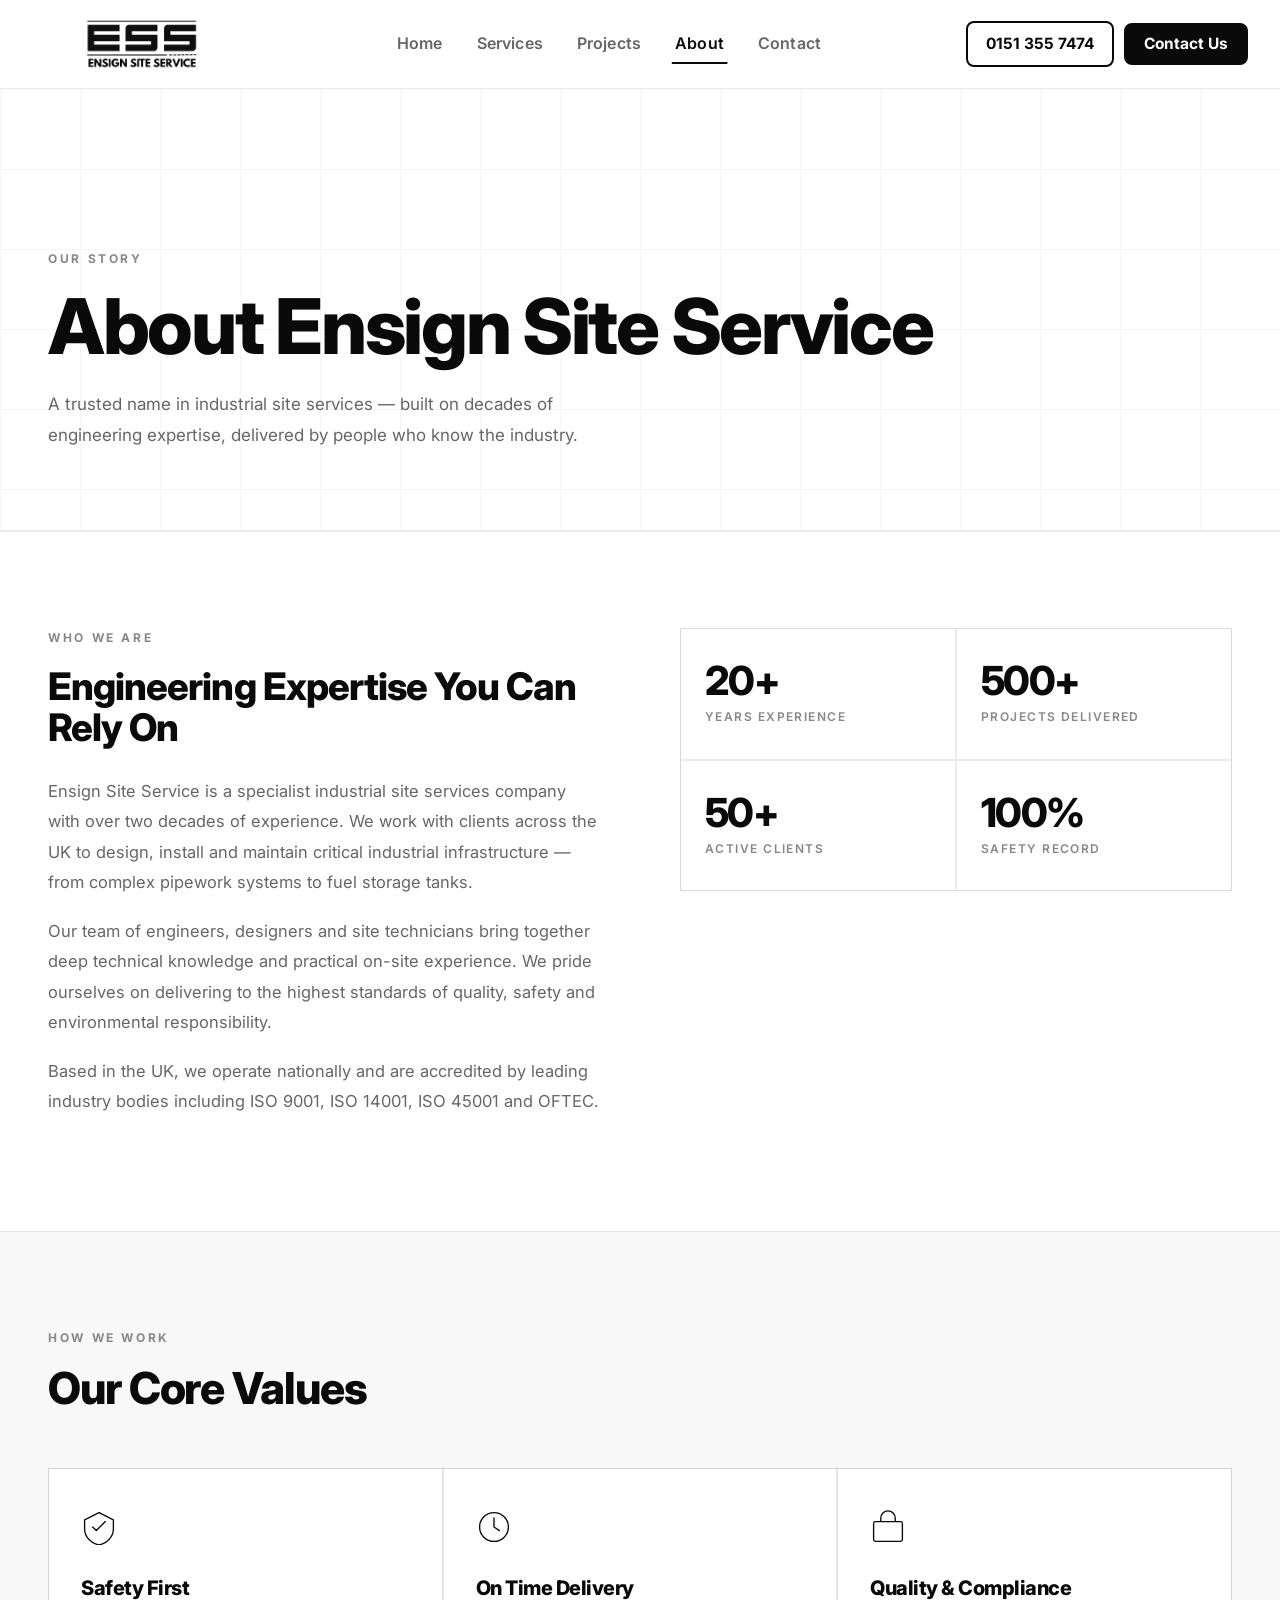
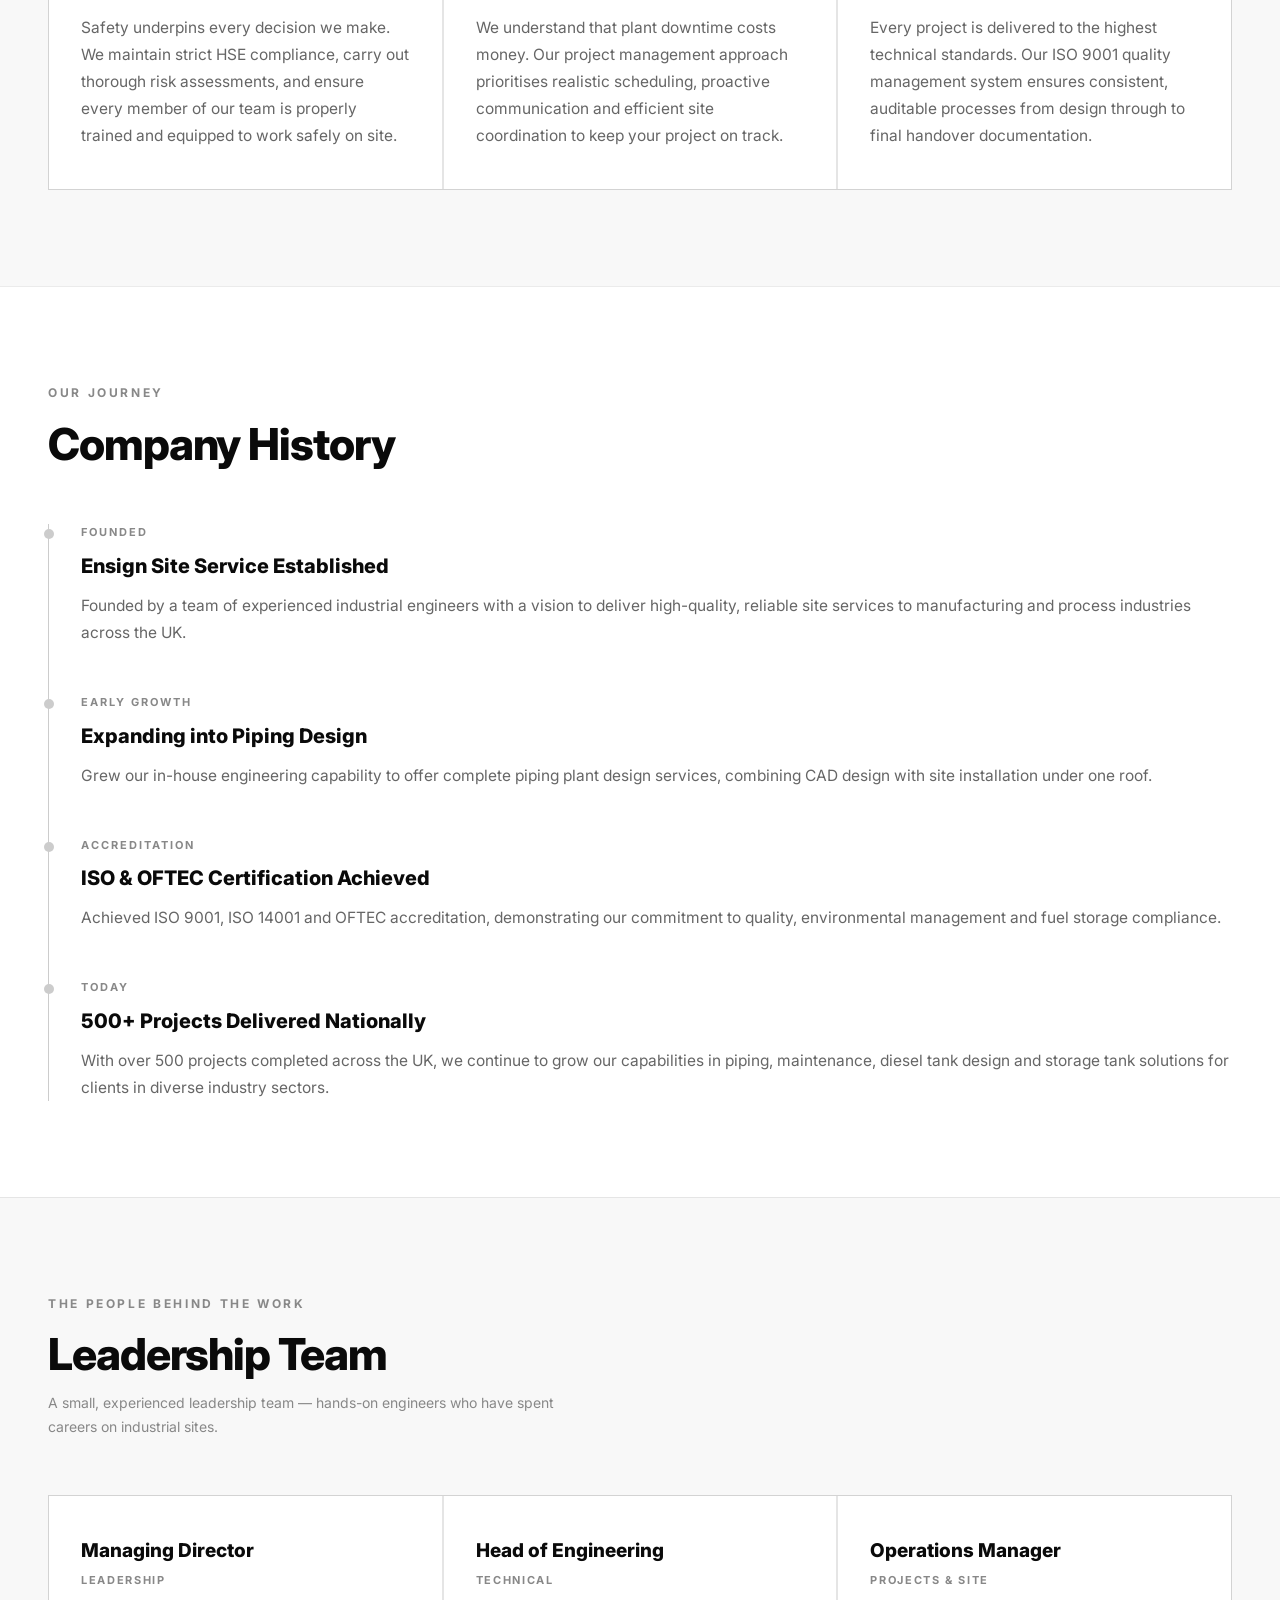
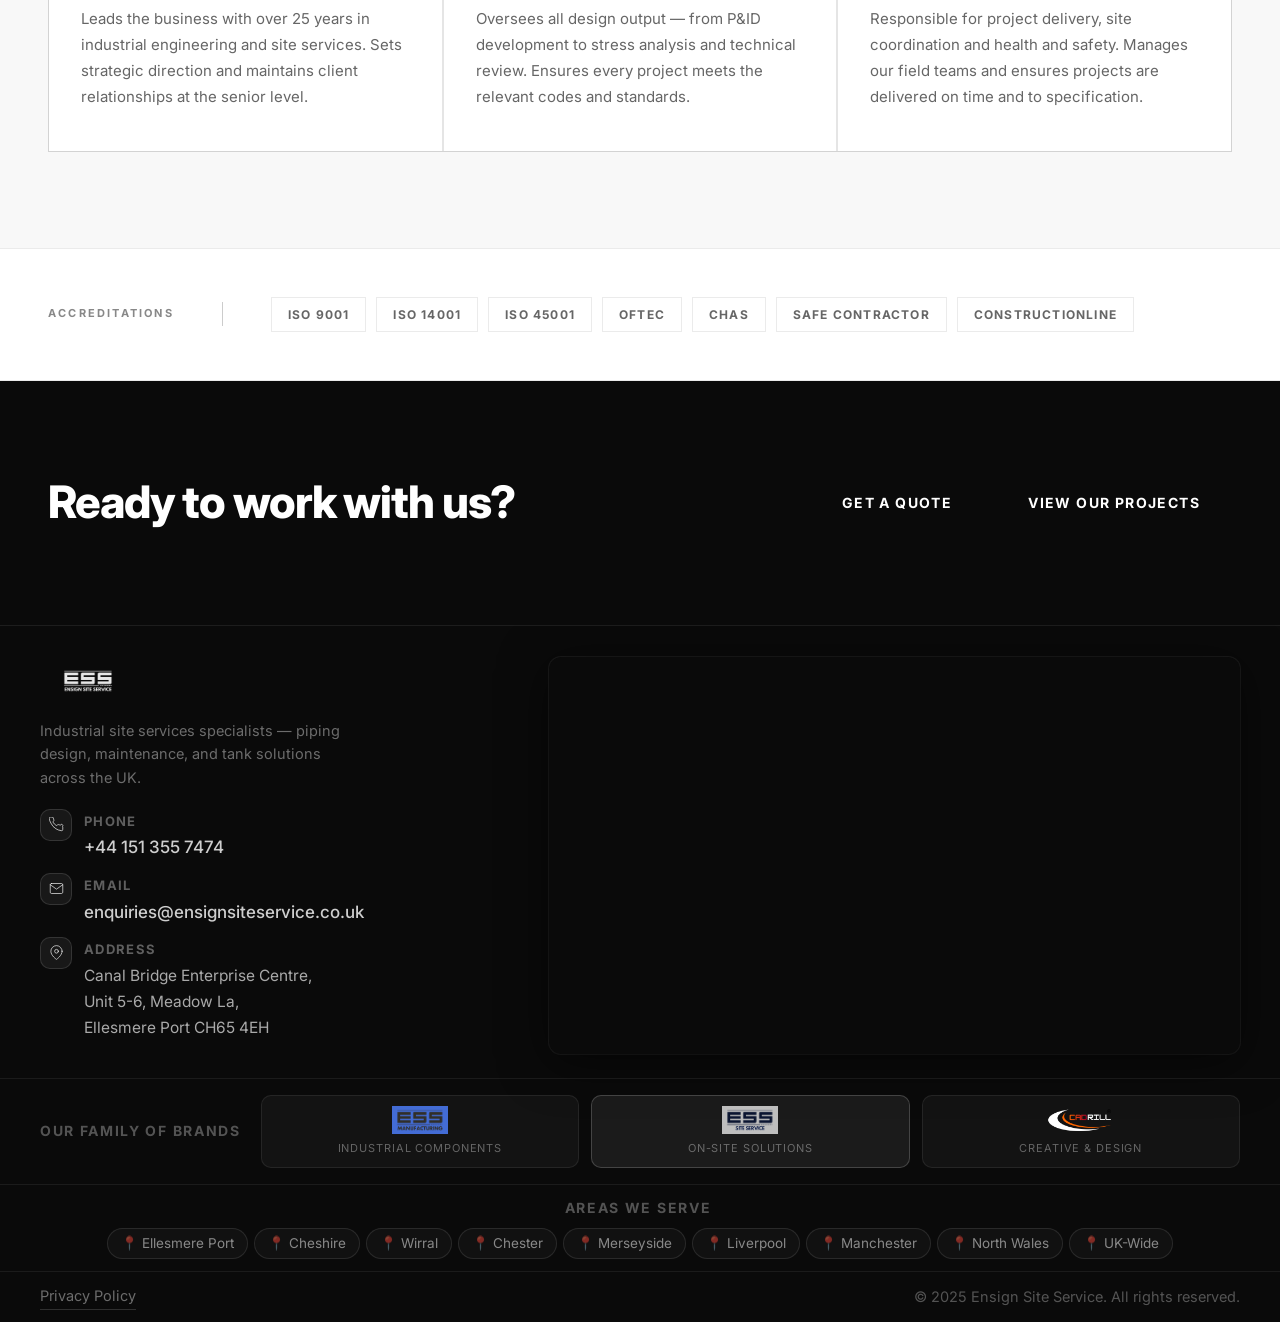
==== about.html @ b806dfe4 "Replace Design Studio badge with Cadrill logo in footer Co-Authored-By: Claude Sonnet 5 <noreply@ant" ====
﻿<!DOCTYPE html>
<html lang="en">
<head>
  <!-- Google tag (gtag.js) -->
  <script async src="https://www.googletagmanager.com/gtag/js?id=G-E1R8G3ZLT6"></script>
  <script>
    window.dataLayer = window.dataLayer || [];
    function gtag(){dataLayer.push(arguments);}
    gtag('js', new Date());

    gtag('config', 'G-E1R8G3ZLT6');
  </script>
  <meta charset="UTF-8" />
  <meta name="viewport" content="width=device-width, initial-scale=1.0" />
  <title>About Us — Ensign Site Service</title>
  <meta name="description" content="Learn about Ensign Site Service — over 20 years of industrial site services expertise in piping, maintenance and tank solutions across the UK." />
  <link rel="stylesheet" href="style.css" />
  <link rel="icon" type="image/png" href="LOGO/Icon.png" />
  <link href="https://fonts.googleapis.com/css2?family=Inter:wght@400;500;600;700;800&display=swap" rel="stylesheet" />
</head>
<body>

  <header class="header">
    <div class="header__inner">
      <a href="index" class="header__logo">
        <img src="LOGO/ENSIGN SITE SERVICE LOGO.png" alt="Ensign Site Service" />
      </a>
      <nav class="nav">
        <ul class="nav__list">
          <li><a href="index"    class="nav__link">Home</a></li>
          <li><a href="services" class="nav__link">Services</a></li>
          <li><a href="projects" class="nav__link">Projects</a></li>
          <li><a href="about"    class="nav__link nav__link--active">About</a></li>
          <li><a href="contact"  class="nav__link">Contact</a></li>
        </ul>
      </nav>
      <div class="header__actions">
        <a href="tel:+441513557474" class="header__phone">0151 355 7474</a>
        <a href="contact" class="header__cta">Contact Us</a>
        <button class="header__burger" aria-label="Menu" onclick="openMobileNav()"><span></span><span></span><span></span></button>
      </div>
    </div>
  </header>

  <div class="mobile-nav" id="mobileNav">
    <div class="mobile-nav__head">
      <img src="LOGO/ENSIGN SITE SERVICE LOGO.png" class="mobile-nav__logo" alt="Ensign Site Service" />
      <button class="mobile-nav__close" onclick="closeMobileNav()" aria-label="Close menu">✕</button>
    </div>
    <nav class="mobile-nav__links">
      <a href="index"    class="mobile-nav__link">Home</a>
      <a href="services" class="mobile-nav__link">Services</a>
      <a href="projects" class="mobile-nav__link">Projects</a>
      <a href="about"    class="mobile-nav__link mobile-nav__link--active">About</a>
      <a href="contact"  class="mobile-nav__link">Contact</a>
    </nav>
    <div class="mobile-nav__footer">
      <a href="tel:+441513557474" class="mobile-nav__phone">0151 355 7474</a>
      <a href="contact" class="mobile-nav__cta">Contact Us</a>
    </div>
  </div>

  <section class="page-hero">
    <div class="container page-hero__inner">
      <span class="eyebrow">Our Story</span>
      <h1 class="page-hero__title">About Ensign Site Service</h1>
      <p class="page-hero__sub">A trusted name in industrial site services — built on decades of engineering expertise, delivered by people who know the industry.</p>
    </div>
  </section>

  <!-- INTRO -->
  <section class="about-intro">
    <div class="container">
      <div class="about-intro__inner">
        <div>
          <span class="eyebrow">Who We Are</span>
          <h2 class="about-intro__title">Engineering Expertise You Can Rely On</h2>
          <p class="about-intro__body">Ensign Site Service is a specialist industrial site services company with over two decades of experience. We work with clients across the UK to design, install and maintain critical industrial infrastructure — from complex pipework systems to fuel storage tanks.</p>
          <p class="about-intro__body">Our team of engineers, designers and site technicians bring together deep technical knowledge and practical on-site experience. We pride ourselves on delivering to the highest standards of quality, safety and environmental responsibility.</p>
          <p class="about-intro__body">Based in the UK, we operate nationally and are accredited by leading industry bodies including ISO 9001, ISO 14001, ISO 45001 and OFTEC.</p>
        </div>
        <div class="about-mini-stats">
          <div class="about-mini-stat">
            <div class="about-mini-stat__num">20+</div>
            <div class="about-mini-stat__label">Years Experience</div>
          </div>
          <div class="about-mini-stat">
            <div class="about-mini-stat__num">500+</div>
            <div class="about-mini-stat__label">Projects Delivered</div>
          </div>
          <div class="about-mini-stat">
            <div class="about-mini-stat__num">50+</div>
            <div class="about-mini-stat__label">Active Clients</div>
          </div>
          <div class="about-mini-stat">
            <div class="about-mini-stat__num">100%</div>
            <div class="about-mini-stat__label">Safety Record</div>
          </div>
        </div>
      </div>
    </div>
  </section>

  <!-- VALUES -->
  <section class="values-section">
    <div class="container">
      <span class="eyebrow">How We Work</span>
      <h2 style="font-size:clamp(28px,3.5vw,44px); font-weight:800; color:var(--black); letter-spacing:-0.025em;">Our Core Values</h2>
      <div class="values-grid">
        <div class="value-card">
          <svg class="value-card__icon" viewBox="0 0 40 40" fill="none">
            <path d="M20 4L4 12v10c0 9 7 16 16 18 9-2 16-9 16-18V12L20 4z" stroke="currentColor" stroke-width="1.5"/>
            <path d="M13 20l4 4 10-10" stroke="currentColor" stroke-width="1.5" stroke-linecap="round" stroke-linejoin="round"/>
          </svg>
          <h3 class="value-card__title">Safety First</h3>
          <p class="value-card__body">Safety underpins every decision we make. We maintain strict HSE compliance, carry out thorough risk assessments, and ensure every member of our team is properly trained and equipped to work safely on site.</p>
        </div>
        <div class="value-card">
          <svg class="value-card__icon" viewBox="0 0 40 40" fill="none">
            <circle cx="20" cy="20" r="16" stroke="currentColor" stroke-width="1.5"/>
            <path d="M20 10v10l6 4" stroke="currentColor" stroke-width="1.5" stroke-linecap="round"/>
          </svg>
          <h3 class="value-card__title">On Time Delivery</h3>
          <p class="value-card__body">We understand that plant downtime costs money. Our project management approach prioritises realistic scheduling, proactive communication and efficient site coordination to keep your project on track.</p>
        </div>
        <div class="value-card">
          <svg class="value-card__icon" viewBox="0 0 40 40" fill="none">
            <rect x="4" y="14" width="32" height="22" rx="2" stroke="currentColor" stroke-width="1.5"/>
            <path d="M12 14V10a8 8 0 1116 0v4" stroke="currentColor" stroke-width="1.5"/>
          </svg>
          <h3 class="value-card__title">Quality &amp; Compliance</h3>
          <p class="value-card__body">Every project is delivered to the highest technical standards. Our ISO 9001 quality management system ensures consistent, auditable processes from design through to final handover documentation.</p>
        </div>
      </div>
    </div>
  </section>

  <!-- TIMELINE -->
  <section class="timeline-section">
    <div class="container">
      <span class="eyebrow">Our Journey</span>
      <h2 style="font-size:clamp(28px,3.5vw,44px); font-weight:800; color:var(--black); letter-spacing:-0.025em;">Company History</h2>
      <div class="timeline">
        <div class="tl-item">
          <div class="tl-item__year">Founded</div>
          <div class="tl-item__title">Ensign Site Service Established</div>
          <div class="tl-item__body">Founded by a team of experienced industrial engineers with a vision to deliver high-quality, reliable site services to manufacturing and process industries across the UK.</div>
        </div>
        <div class="tl-item">
          <div class="tl-item__year">Early Growth</div>
          <div class="tl-item__title">Expanding into Piping Design</div>
          <div class="tl-item__body">Grew our in-house engineering capability to offer complete piping plant design services, combining CAD design with site installation under one roof.</div>
        </div>
        <div class="tl-item">
          <div class="tl-item__year">Accreditation</div>
          <div class="tl-item__title">ISO &amp; OFTEC Certification Achieved</div>
          <div class="tl-item__body">Achieved ISO 9001, ISO 14001 and OFTEC accreditation, demonstrating our commitment to quality, environmental management and fuel storage compliance.</div>
        </div>
        <div class="tl-item">
          <div class="tl-item__year">Today</div>
          <div class="tl-item__title">500+ Projects Delivered Nationally</div>
          <div class="tl-item__body">With over 500 projects completed across the UK, we continue to grow our capabilities in piping, maintenance, diesel tank design and storage tank solutions for clients in diverse industry sectors.</div>
        </div>
      </div>
    </div>
  </section>

  <!-- TEAM -->
  <section class="team-section">
    <div class="container">
      <span class="eyebrow">The People Behind the Work</span>
      <h2 style="font-size:clamp(28px,3.5vw,44px); font-weight:800; color:var(--black); letter-spacing:-0.025em; margin-bottom:8px;">Leadership Team</h2>
      <p style="font-size:14px; color:var(--grey-4); margin-top:12px; max-width:520px; line-height:1.7;">A small, experienced leadership team — hands-on engineers who have spent careers on industrial sites.</p>
      <div class="team-grid">
        <div class="team-card">
          <div class="team-card__name">Managing Director</div>
          <div class="team-card__role">Leadership</div>
          <div class="team-card__bio">Leads the business with over 25 years in industrial engineering and site services. Sets strategic direction and maintains client relationships at the senior level.</div>
        </div>
        <div class="team-card">
          <div class="team-card__name">Head of Engineering</div>
          <div class="team-card__role">Technical</div>
          <div class="team-card__bio">Oversees all design output — from P&amp;ID development to stress analysis and technical review. Ensures every project meets the relevant codes and standards.</div>
        </div>
        <div class="team-card">
          <div class="team-card__name">Operations Manager</div>
          <div class="team-card__role">Projects &amp; Site</div>
          <div class="team-card__bio">Responsible for project delivery, site coordination and health and safety. Manages our field teams and ensures projects are delivered on time and to specification.</div>
        </div>
      </div>
    </div>
  </section>

  <section class="certs-strip">
    <div class="container">
      <div class="certs-strip__inner">
        <span class="certs-strip__label">Accreditations</span>
        <div class="certs-strip__divider"></div>
        <div class="certs-strip__items">
          <span class="cert-badge">ISO 9001</span>
          <span class="cert-badge">ISO 14001</span>
          <span class="cert-badge">ISO 45001</span>
          <span class="cert-badge">OFTEC</span>
          <span class="cert-badge">CHAS</span>
          <span class="cert-badge">Safe Contractor</span>
          <span class="cert-badge">Constructionline</span>
        </div>
      </div>
    </div>
  </section>

  <section class="cta-band">
    <div class="container">
      <div class="cta-band__inner">
        <h2 class="cta-band__title">Ready to work with us?</h2>
        <div class="cta-band__actions">
          <a href="contact" class="btn btn--dark">Get a Quote</a>
          <a href="projects" class="btn btn--dark" style="border-color:rgba(0,0,0,0.15);">View Our Projects</a>
        </div>
      </div>
    </div>
  </section>

  <footer class="footer">
    <div class="footer__inner">
      <div class="footer__contact">
        <img src="LOGO/ENSIGN SITE SERVICE LOGO.png" class="footer__logo" alt="Ensign Site Service" />
        <p class="footer__tagline">Industrial site services specialists — piping design, maintenance, and tank solutions across the UK.</p>
        <a href="tel:+441513557474" class="footer__contact-item">
          <span class="footer__contact-icon">
            <svg viewBox="0 0 24 24" fill="none" width="15" height="15" stroke="currentColor" stroke-width="1.5" stroke-linecap="round" stroke-linejoin="round"><path d="M22 16.92v3a2 2 0 01-2.18 2 19.79 19.79 0 01-8.63-3.07A19.5 19.5 0 013.07 9.8 19.79 19.79 0 01.04 1.22 2 2 0 012 .04h3a2 2 0 012 1.72 12.84 12.84 0 00.7 2.81 2 2 0 01-.45 2.11L6.09 7.91a16 16 0 006 6l1.27-1.27a2 2 0 012.11-.45 12.84 12.84 0 002.81.7A2 2 0 0122 14.92z"/></svg>
          </span>
          <span class="footer__contact-text">
            <span class="footer__label">Phone</span>
            <span class="footer__value">+44 151 355 7474</span>
          </span>
        </a>
        <a href="mailto:enquiries@ensignsiteservice.co.uk" class="footer__contact-item">
          <span class="footer__contact-icon">
            <svg viewBox="0 0 24 24" fill="none" width="15" height="15" stroke="currentColor" stroke-width="1.5" stroke-linecap="round" stroke-linejoin="round"><path d="M4 4h16c1.1 0 2 .9 2 2v12c0 1.1-.9 2-2 2H4c-1.1 0-2-.9-2-2V6c0-1.1.9-2 2-2z"/><polyline points="22,6 12,13 2,6"/></svg>
          </span>
          <span class="footer__contact-text">
            <span class="footer__label">Email</span>
            <span class="footer__value">enquiries@ensignsiteservice.co.uk</span>
          </span>
        </a>
        <div class="footer__contact-item">
          <span class="footer__contact-icon">
            <svg viewBox="0 0 24 24" fill="none" width="15" height="15" stroke="currentColor" stroke-width="1.5" stroke-linecap="round" stroke-linejoin="round"><path d="M21 10c0 7-9 13-9 13S3 17 3 10a9 9 0 1118 0z"/><circle cx="12" cy="10" r="3"/></svg>
          </span>
          <span class="footer__contact-text">
            <span class="footer__label">Address</span>
            <address class="footer__address">Canal Bridge Enterprise Centre,<br />Unit 5-6, Meadow La,<br />Ellesmere Port CH65 4EH</address>
          </span>
        </div>
      </div>
      <div class="footer__map">
        <iframe src="https://www.google.com/maps/embed?pb=!1m13!1m8!1m3!1d2385.3496723277995!2d-2.88863!3d53.283271!3m2!1i1024!2i768!4f13.1!3m2!1m1!2zNTPCsDE2JzU5LjgiTiAywrA1MycxOS4xIlc!5e0!3m2!1sen!2sus!4v1782811925611!5m2!1sen!2sus" width="100%" height="100%" style="border:0;" allowfullscreen="" loading="lazy" referrerpolicy="no-referrer-when-downgrade"></iframe>
      </div>
    </div>

    <div class="footer__brands">
      <span class="footer__brands-label">Our Family of Brands</span>
      <div class="footer__brand-logos">
        <a href="https://www.ensignmanufacturing.co.uk/" target="_blank" class="footer__brand-logo-item">
          <img src="LOGO/ENSIGN MANUFACTURING.png" alt="Ensign Manufacturing" />
          <span class="footer__brand-def">Industrial Components</span>
        </a>
        <a href="index" class="footer__brand-logo-item footer__brand-logo-item--active">
          <img src="LOGO/ENSIGN SITE SERVICE.png" alt="Ensign Site Service" />
          <span class="footer__brand-def">On-Site Solutions</span>
        </a>
        <a href="#" class="footer__brand-logo-item">
          <img src="LOGO/ENSIGN DESIGN STUDIO.png" alt="Cadrill Design Studio" />
          <span class="footer__brand-def">Creative &amp; Design</span>
        </a>
      </div>
    </div>

    <div class="footer__areas">
      <span class="footer__areas-label">Areas We Serve</span>
      <div class="footer__areas-pills">
        <span class="footer__area-pill">📍 Ellesmere Port</span>
        <span class="footer__area-pill">📍 Cheshire</span>
        <span class="footer__area-pill">📍 Wirral</span>
        <span class="footer__area-pill">📍 Chester</span>
        <span class="footer__area-pill">📍 Merseyside</span>
        <span class="footer__area-pill">📍 Liverpool</span>
        <span class="footer__area-pill">📍 Manchester</span>
        <span class="footer__area-pill">📍 North Wales</span>
        <span class="footer__area-pill">📍 UK-Wide</span>
      </div>
    </div>

    <div class="footer__bottom">
      <a href="privacy-policy" class="footer__policy-link">Privacy Policy</a>
      <p>&copy; 2025 Ensign Site Service. All rights reserved.</p>
    </div>
  </footer>

  <script>
    function openMobileNav() {
      document.getElementById('mobileNav').classList.add('is-open');
      document.body.style.overflow = 'hidden';
    }
    function closeMobileNav() {
      document.getElementById('mobileNav').classList.remove('is-open');
      document.body.style.overflow = '';
    }
  </script>
</body>
</html>
---- style.css ----
/* ======================================
   ENSIGN SITE SERVICE — Global Styles
   Clean White Industrial
   ====================================== */

*, *::before, *::after { box-sizing: border-box; margin: 0; padding: 0; }

:root {
  --black:   #0a0a0a;
  --dark:    #111111;
  --grey-8:  #1a1a1a;
  --grey-6:  #444444;
  --grey-5:  #666666;
  --grey-4:  #888888;
  --grey-3:  #aaaaaa;
  --grey-2:  #cccccc;
  --grey-1:  #f0f0f0;
  --grey-0:  #f8f8f8;
  --white:   #ffffff;
  --border:  rgba(0,0,0,0.08);
  --border-s: rgba(0,0,0,0.05);
}

html { scroll-behavior: smooth; }

body {
  font-family: 'Inter', 'Helvetica Neue', Arial, sans-serif;
  font-size: 18px;
  line-height: 1.6;
  color: var(--black);
  background: var(--white);
  -webkit-font-smoothing: antialiased;
}

img { display: block; max-width: 100%; }
a { color: inherit; text-decoration: none; }
address { font-style: normal; }

h1, h2, h3, h4 { line-height: 1.08; letter-spacing: -0.025em; }

.container {
  max-width: 1280px;
  margin: 0 auto;
  padding: 0 48px;
}

/* ── Eyebrow ── */
.eyebrow {
  font-size: 12px;
  font-weight: 700;
  letter-spacing: 0.22em;
  text-transform: uppercase;
  color: var(--grey-4);
  display: block;
  margin-bottom: 18px;
}
.eyebrow--light { color: var(--grey-4); }

/* ── Buttons ── */
.btn {
  display: inline-flex;
  align-items: center;
  gap: 10px;
  padding: 15px 32px;
  font-size: 14px;
  font-weight: 700;
  letter-spacing: 0.1em;
  text-transform: uppercase;
  border: none;
  cursor: pointer;
  transition: all 0.22s;
  white-space: nowrap;
  text-decoration: none;
}
.btn--white {
  background: var(--black);
  color: var(--white);
}
.btn--white:hover { background: var(--grey-8); transform: translateY(-1px); }
.btn--ghost {
  background: transparent;
  color: var(--black);
  border: 1.5px solid rgba(0,0,0,0.2);
}
.btn--ghost:hover { border-color: var(--black); background: rgba(0,0,0,0.04); }
.btn--dark {
  background: var(--black);
  color: var(--white);
}
.btn--dark:hover { background: var(--grey-8); transform: translateY(-1px); }
.btn--outline-dark {
  background: transparent;
  color: var(--white);
  border: 1.5px solid rgba(255,255,255,0.3);
}
.btn--outline-dark:hover { border-color: var(--white); background: rgba(255,255,255,0.08); }

/* ======================================
   HEADER / NAV
   ====================================== */

.header {
  background: rgba(255,255,255,0.92);
  backdrop-filter: blur(14px);
  -webkit-backdrop-filter: blur(14px);
  border-bottom: 1px solid rgba(0,0,0,0.08);
  position: sticky;
  top: 0;
  z-index: 100;
  width: 100%;
}
.header__inner {
  max-width: 1280px;
  margin: 0 auto;
  padding: 0 32px;
  height: 88px;
  display: flex;
  align-items: center;
  justify-content: space-between;
  gap: 24px;
}
.header__logo { display: flex; align-items: center; text-decoration: none; }
.header__logo img {
  height: 110px;
  width: auto;
  display: block;
  filter: none;
}
.nav { flex: 1; display: flex; justify-content: center; }
.nav__list {
  display: flex;
  list-style: none;
  align-items: center;
  gap: 2px;
}
.nav__link {
  position: relative;
  display: flex;
  align-items: center;
  padding: 9px 16px;
  color: var(--grey-5);
  text-decoration: none;
  font-size: 16px;
  font-weight: 600;
  letter-spacing: 0.01em;
  border-radius: 8px;
  white-space: nowrap;
  transition: color 0.22s;
}
.nav__link::after {
  content: '';
  position: absolute;
  bottom: 2px;
  left: 50%;
  transform: translateX(-50%) scaleX(0);
  width: calc(100% - 24px);
  height: 2px;
  background: var(--black);
  border-radius: 2px;
  transition: transform 0.25s cubic-bezier(0.4,0,0.2,1);
}
.nav__link:hover { color: var(--black); }
.nav__link:hover::after { transform: translateX(-50%) scaleX(1); }
.nav__link--active { color: var(--black); }
.nav__link--active::after { transform: translateX(-50%) scaleX(1); }

.header__actions {
  display: flex;
  align-items: center;
  gap: 10px;
  flex-shrink: 0;
}
.header__phone {
  font-size: 15.5px;
  font-weight: 700;
  color: var(--black);
  text-decoration: none;
  border: 2px solid var(--black);
  padding: 9px 18px;
  border-radius: 8px;
  transition: background 0.2s, color 0.2s;
}
.header__phone:hover {
  background: var(--black);
  color: var(--white);
}
.header__cta {
  font-size: 15.5px;
  font-weight: 700;
  color: var(--white);
  background: var(--black);
  padding: 9px 20px;
  border-radius: 8px;
  text-decoration: none;
  transition: background 0.2s, transform 0.2s, box-shadow 0.2s;
  white-space: nowrap;
}
.header__cta:hover {
  background: var(--grey-8);
  transform: translateY(-1px);
  box-shadow: 0 6px 18px rgba(0,0,0,0.25);
}

.header__burger {
  display: none;
  flex-direction: column;
  gap: 5px;
  background: none;
  border: none;
  cursor: pointer;
  padding: 4px;
}
.header__burger span {
  display: block;
  width: 22px; height: 2px;
  background: var(--black);
  transition: transform 0.3s, opacity 0.3s;
}

/* ======================================
   HERO
   ====================================== */

.hero {
  background:
    radial-gradient(ellipse 75% 80% at 85% 45%, rgba(0,0,0,0.04) 0%, transparent 60%),
    radial-gradient(ellipse 55% 55% at 5% 85%, rgba(0,0,0,0.03) 0%, transparent 55%),
    #ffffff;
  padding: 80px 0 60px;
  overflow: hidden;
  position: relative;
}

.hero::before {
  content: '';
  position: absolute;
  inset: 0;
  background-image:
    linear-gradient(rgba(0,0,0,0.04) 1px, transparent 1px),
    linear-gradient(90deg, rgba(0,0,0,0.04) 1px, transparent 1px);
  background-size: 44px 44px;
  pointer-events: none;
  z-index: 0;
}

.hero::after {
  content: '';
  position: absolute;
  top: -120px; right: -120px;
  width: 520px; height: 520px;
  border-radius: 50%;
  border: 60px solid rgba(0,0,0,0.04);
  pointer-events: none;
  z-index: 0;
}

.hero__inner {
  position: relative;
  z-index: 1;
  max-width: 1280px;
  margin: 0 auto;
  padding: 0 32px;
  display: flex;
  align-items: center;
  gap: 64px;
}

.hero__content {
  flex: 1;
  max-width: 540px;
}

.hero__eyebrow {
  font-size: 13px;
  font-weight: 700;
  letter-spacing: 0.18em;
  text-transform: uppercase;
  color: var(--grey-4);
  margin-bottom: 20px;
}

.hero__heading {
  font-size: clamp(40px, 4.5vw, 66px);
  font-weight: 800;
  line-height: 1.08;
  color: var(--black);
  margin-bottom: 20px;
  letter-spacing: -0.03em;
}

.hero__heading-accent { color: var(--black); }

.hero__body {
  font-size: 17.5px;
  line-height: 1.8;
  color: var(--grey-5);
  margin-bottom: 32px;
  max-width: 460px;
}

.hero__actions { display: flex; gap: 12px; margin-bottom: 48px; }

.hero__stats {
  display: grid;
  grid-template-columns: repeat(4, 1fr);
  border-top: 1px solid var(--border);
  padding-top: 0;
}
.hero__stat {
  padding: 24px 0;
  border-right: 1px solid var(--border);
  padding-right: 16px;
}
.hero__stat:last-child { border-right: none; }
.hero__stat-num {
  font-size: 30px; font-weight: 800;
  color: var(--black);
  letter-spacing: -0.04em;
  line-height: 1; margin-bottom: 5px;
}
.hero__stat-label {
  font-size: 11px; font-weight: 600;
  letter-spacing: 0.12em; text-transform: uppercase;
  color: var(--grey-4);
}

.hero__image-wrap {
  flex: 1;
  position: relative;
  display: flex;
  align-items: center;
  justify-content: center;
}

.hero__image {
  width: 100%;
  max-width: 640px;
  height: auto;
  display: block;
  object-fit: contain;
}

/* ======================================
   SERVICES GRID (homepage)
   ====================================== */

.services-section {
  background: var(--grey-0);
  padding: 112px 0;
  border-top: 1px solid var(--border);
}
.section-head {
  display: flex;
  align-items: flex-end;
  justify-content: space-between;
  margin-bottom: 64px;
  gap: 32px;
}
.section-head__title {
  font-size: clamp(34px, 4vw, 54px);
  font-weight: 800;
  color: var(--black);
  max-width: 500px;
}
.section-head__link {
  font-size: 13px; font-weight: 700;
  letter-spacing: 0.1em; text-transform: uppercase;
  color: var(--grey-4);
  display: flex; align-items: center; gap: 10px;
  flex-shrink: 0;
  transition: color 0.2s;
}
.section-head__link::after { content: '→'; font-size: 16px; }
.section-head__link:hover { color: var(--black); }

.services-grid {
  display: grid;
  grid-template-columns: repeat(4, 1fr);
  gap: 2px;
}
.svc-card {
  background: var(--white);
  display: block;
  text-decoration: none;
  position: relative;
  overflow: hidden;
  transition: background 0.3s;
  border: 1px solid var(--border-s);
}
.svc-card:hover { background: var(--grey-1); }
.svc-card__img-wrap {
  width: 100%;
  aspect-ratio: 3/4;
  overflow: hidden;
  background: var(--grey-1);
  position: relative;
}
.svc-card__img-wrap img {
  width: 100%; height: 100%;
  object-fit: cover;
  transition: transform 0.5s ease;
}
.svc-card:hover .svc-card__img-wrap img { transform: scale(1.04); }
.svc-card__img-placeholder {
  width: 100%; height: 100%;
  display: flex; align-items: center; justify-content: center;
  background: var(--grey-1);
  position: relative; overflow: hidden;
}
.svc-card__img-placeholder::before {
  content: '';
  position: absolute; inset: 0;
  background-image:
    linear-gradient(rgba(0,0,0,0.04) 1px, transparent 1px),
    linear-gradient(90deg, rgba(0,0,0,0.04) 1px, transparent 1px);
  background-size: 32px 32px;
}
.svc-card__img-label {
  font-size: 11px; font-weight: 700;
  letter-spacing: 0.18em; text-transform: uppercase;
  color: var(--grey-3);
  position: relative; z-index: 1;
}

.svc-card__body {
  padding: 32px 36px 40px;
  border-top: 1px solid var(--border);
}
.svc-card__num {
  font-size: 12px; font-weight: 700;
  letter-spacing: 0.15em;
  color: var(--grey-4);
  margin-bottom: 12px;
}
.svc-card__title {
  font-size: 24px; font-weight: 800;
  color: var(--black);
  margin-bottom: 12px; line-height: 1.2;
}
.svc-card__desc {
  font-size: 15.5px;
  color: var(--grey-5);
  line-height: 1.7; margin-bottom: 20px;
}
.svc-card__arrow {
  font-size: 20px; color: var(--grey-4);
  transition: transform 0.25s, color 0.25s;
  display: inline-block;
}
.svc-card:hover .svc-card__arrow { transform: translateX(6px); color: var(--black); }

/* ======================================
   PROCESS STRIP
   ====================================== */

@keyframes marquee {
  0%   { transform: translateX(0); }
  100% { transform: translateX(-25%); }
}

.process-strip {
  background: var(--black);
  border-bottom: 1px solid rgba(255,255,255,0.07);
  display: flex;
  align-items: center;
  overflow: hidden;
  height: 52px;
  position: sticky;
  top: 88px;
  z-index: 99;
}
.process-strip__label {
  font-size: 11px; font-weight: 700;
  letter-spacing: 0.2em; text-transform: uppercase;
  color: rgba(255,255,255,0.3);
  white-space: nowrap;
  padding: 0 32px 0 48px;
  border-right: 1px solid rgba(255,255,255,0.08);
  flex-shrink: 0;
  height: 100%;
  display: flex;
  align-items: center;
}
.process-strip__track-wrap {
  flex: 1;
  overflow: hidden;
  height: 100%;
  display: flex;
  align-items: center;
}
.process-strip__track {
  display: flex;
  align-items: center;
  width: max-content;
  animation: marquee 24s linear infinite;
  will-change: transform;
}
.process-step {
  display: flex; align-items: center;
  gap: 14px; padding: 0 32px;
  border-right: 1px solid rgba(255,255,255,0.06);
}
.process-step__num {
  font-size: 11px; font-weight: 700;
  letter-spacing: 0.1em;
  color: rgba(255,255,255,0.2);
}
.process-step__name {
  font-size: 14px; font-weight: 600;
  letter-spacing: 0.04em;
  color: rgba(255,255,255,0.65);
  white-space: nowrap;
}
.process-step__arrow { font-size: 13px; color: rgba(255,255,255,0.2); }

/* ======================================
   ABOUT SECTION
   ====================================== */

.about-section {
  background: var(--white);
  padding: 112px 0;
  border-top: 1px solid var(--border);
}
.about-section__inner {
  display: grid;
  grid-template-columns: 1fr 1fr;
  gap: 96px; align-items: start;
}
.about-section__title {
  font-size: clamp(32px, 3.5vw, 50px);
  font-weight: 800; color: var(--black);
  margin-bottom: 32px; line-height: 1.1;
}
.about-section__body {
  font-size: 17px; color: var(--grey-5);
  line-height: 1.85; margin-bottom: 20px;
}
.about-section__cta { margin-top: 36px; }
.about-stats {
  display: grid; grid-template-columns: 1fr 1fr;
  gap: 2px; background: var(--border);
  border: 1px solid var(--border);
}
.about-stat {
  background: var(--white);
  padding: 32px 28px;
}
.about-stat__num {
  font-size: 44px; font-weight: 800;
  color: var(--black);
  letter-spacing: -0.04em; line-height: 1; margin-bottom: 6px;
}
.about-stat__label {
  font-size: 12px; font-weight: 600;
  letter-spacing: 0.12em; text-transform: uppercase;
  color: var(--grey-4);
}

/* ======================================
   INDUSTRIES
   ====================================== */

.industries-section {
  background: var(--grey-0);
  padding: 112px 0;
  border-top: 1px solid var(--border);
}
.industries-grid {
  display: grid; grid-template-columns: repeat(3, 1fr);
  gap: 2px; background: var(--border);
  border: 1px solid var(--border);
  margin-top: 56px;
}
.industry-item {
  background: var(--grey-0);
  padding: 28px;
  display: flex; align-items: center; gap: 18px;
  transition: background 0.2s;
  cursor: default;
}
.industry-item:hover { background: var(--white); }
.industry-item__num {
  font-size: 12px; font-weight: 700;
  letter-spacing: 0.1em; color: var(--grey-3);
  flex-shrink: 0; min-width: 24px;
}
.industry-item__name {
  font-size: 16px; font-weight: 600;
  color: var(--grey-6);
  transition: color 0.2s;
}
.industry-item:hover .industry-item__name { color: var(--black); }

/* ======================================
   CERTIFICATIONS
   ====================================== */

.certs-strip {
  background: var(--white);
  padding: 48px 0;
  border-top: 1px solid var(--border);
  border-bottom: 1px solid var(--border);
}
.certs-strip__inner {
  display: flex; align-items: center;
  gap: 48px; flex-wrap: wrap;
}
.certs-strip__label {
  font-size: 11px; font-weight: 700;
  letter-spacing: 0.2em; text-transform: uppercase;
  color: var(--grey-4); flex-shrink: 0; white-space: nowrap;
}
.certs-strip__divider {
  width: 1px; height: 24px;
  background: var(--grey-2); flex-shrink: 0;
}
.certs-strip__items { display: flex; gap: 10px; flex-wrap: wrap; }
.cert-badge {
  padding: 7px 16px;
  border: 1px solid var(--border);
  font-size: 12px; font-weight: 700;
  letter-spacing: 0.1em; color: var(--grey-5);
  text-transform: uppercase;
  transition: border-color 0.2s, color 0.2s;
}
.cert-badge:hover { border-color: var(--black); color: var(--black); }

/* ======================================
   CTA BAND
   ====================================== */

.cta-band {
  background: var(--black);
  padding: 96px 0;
}
.cta-band__inner {
  display: flex; align-items: center;
  justify-content: space-between; gap: 48px;
}
.cta-band__title {
  font-size: clamp(28px, 3.5vw, 46px);
  font-weight: 800; color: var(--white);
  max-width: 560px;
  letter-spacing: -0.025em; line-height: 1.1;
}
.cta-band__actions { display: flex; gap: 12px; flex-shrink: 0; }

/* ======================================
   FOOTER
   ====================================== */

.footer {
  background: #0a0a0a;
  color: #d1d5db;
  position: relative;
  overflow: hidden;
}

.footer::before {
  content: '';
  position: absolute;
  top: 0; left: 0; right: 0;
  height: 1px;
  background: rgba(255,255,255,0.08);
}

.footer__inner {
  max-width: 1280px;
  margin: 0 auto;
  padding: 32px 40px 24px;
  display: grid;
  grid-template-columns: 1fr 1.5fr;
  gap: 48px;
  align-items: stretch;
  position: relative;
  z-index: 1;
}

.footer__logo {
  height: 48px;
  width: auto;
  display: block;
  margin-bottom: 14px;
  filter: brightness(0) invert(1);
  opacity: 0.9;
}
.footer__tagline {
  font-size: 14.5px;
  color: rgba(255,255,255,0.4);
  line-height: 1.6;
  margin-bottom: 20px;
  max-width: 300px;
}

.footer__contact-item {
  display: flex;
  align-items: flex-start;
  gap: 12px;
  margin-bottom: 12px;
  text-decoration: none;
  transition: opacity 0.2s;
}
.footer__contact-item:hover { opacity: 0.85; }

.footer__contact-icon {
  width: 32px; height: 32px;
  background: rgba(255,255,255,0.06);
  border: 1px solid rgba(255,255,255,0.12);
  border-radius: 10px;
  display: flex;
  align-items: center;
  justify-content: center;
  flex-shrink: 0;
  color: rgba(255,255,255,0.7);
  transition: background 0.2s, border-color 0.2s;
}
.footer__contact-item:hover .footer__contact-icon {
  background: rgba(255,255,255,0.12);
  border-color: rgba(255,255,255,0.22);
}

.footer__contact-text {
  display: flex;
  flex-direction: column;
  gap: 3px;
  padding-top: 2px;
}

.footer__label {
  display: block;
  font-size: 13px;
  font-weight: 700;
  color: rgba(255,255,255,0.35);
  text-transform: uppercase;
  letter-spacing: 0.1em;
}

.footer__value {
  font-size: 17px;
  color: rgba(255,255,255,0.8);
  text-decoration: none;
  line-height: 1.55;
  font-weight: 500;
  transition: color 0.2s;
}
.footer__value:hover { color: #fff; }

.footer__address {
  font-style: normal;
  color: rgba(255,255,255,0.65);
  line-height: 1.7;
  font-size: 15.5px;
  font-weight: 400;
}

.footer__map {
  height: 100%;
  min-height: 200px;
  border-radius: 12px;
  overflow: hidden;
  box-shadow: 0 8px 48px rgba(0,0,0,0.55), 0 0 0 1px rgba(255,255,255,0.07);
  position: relative;
}

.footer__brands {
  position: relative;
  z-index: 1;
  border-top: 1px solid rgba(255,255,255,0.07);
  padding: 16px 40px;
  max-width: 1280px;
  margin: 0 auto;
  width: 100%;
  box-sizing: border-box;
  display: flex;
  align-items: center;
  gap: 20px;
}

.footer__brands-label {
  font-size: 14px;
  font-weight: 700;
  color: rgba(255,255,255,0.3);
  text-transform: uppercase;
  letter-spacing: 0.12em;
  white-space: nowrap;
  flex-shrink: 0;
}

.footer__brand-logos {
  display: flex;
  flex-direction: row;
  align-items: stretch;
  gap: 12px;
  flex: 1;
}

.footer__brand-logo-item {
  flex: 1;
  display: flex;
  flex-direction: column;
  align-items: center;
  gap: 6px;
  text-decoration: none;
  background: rgba(255,255,255,0.04);
  border: 1px solid rgba(255,255,255,0.08);
  border-radius: 10px;
  padding: 10px 12px;
  transition: background 0.22s, border-color 0.22s, transform 0.22s;
}
.footer__brand-logo-item:hover {
  background: rgba(255,255,255,0.09);
  border-color: rgba(255,255,255,0.16);
  transform: translateY(-3px);
}
.footer__brand-logo-item--active {
  background: rgba(255,255,255,0.07);
  border-color: rgba(255,255,255,0.18);
}

.footer__brand-logo-item img {
  height: 28px;
  width: auto;
  display: block;
  object-fit: contain;
}

.footer__brand-def {
  font-size: 11px;
  color: rgba(255,255,255,0.35);
  text-transform: uppercase;
  letter-spacing: 0.08em;
  white-space: nowrap;
  text-align: center;
}

.footer__areas {
  position: relative;
  z-index: 1;
  border-top: 1px solid rgba(255,255,255,0.07);
  padding: 12px 40px;
  display: flex;
  flex-wrap: wrap;
  align-items: center;
  justify-content: center;
  gap: 8px 12px;
  max-width: 1280px;
  margin: 0 auto;
  width: 100%;
  box-sizing: border-box;
}

.footer__areas-label {
  font-size: 14px;
  font-weight: 700;
  color: rgba(255,255,255,0.3);
  text-transform: uppercase;
  letter-spacing: 0.12em;
  white-space: nowrap;
  margin-right: 4px;
}

.footer__areas-pills {
  display: flex;
  flex-wrap: wrap;
  gap: 6px;
  align-items: center;
}

.footer__area-pill {
  font-size: 13.5px;
  color: rgba(255,255,255,0.5);
  padding: 4px 13px;
  border: 1px solid rgba(255,255,255,0.1);
  border-radius: 20px;
  text-decoration: none;
  background: rgba(255,255,255,0.03);
  transition: background 0.2s, color 0.2s, border-color 0.2s;
}
.footer__area-pill--link:hover {
  background: rgba(255,255,255,0.1);
  border-color: rgba(255,255,255,0.22);
  color: #fff;
}

.footer__bottom {
  position: relative;
  z-index: 1;
  border-top: 1px solid rgba(255,255,255,0.07);
  padding: 12px 40px;
  display: flex;
  align-items: center;
  justify-content: space-between;
  max-width: 1280px;
  margin: 0 auto;
  width: 100%;
  box-sizing: border-box;
}

.footer__bottom p {
  font-size: 14.5px;
  color: rgba(255,255,255,0.3);
}

.footer__policy-link {
  font-size: 14.5px;
  color: rgba(255,255,255,0.4);
  text-decoration: none;
  transition: color 0.2s;
  border-bottom: 1px solid rgba(255,255,255,0.15);
  padding-bottom: 1px;
}
.footer__policy-link:hover { color: #fff; border-color: #fff; }

/* ======================================
   PAGE HERO (inner pages)
   ====================================== */

.page-hero {
  background: var(--white);
  padding: 160px 0 80px;
  position: relative;
  overflow: hidden;
  border-bottom: 1px solid var(--border);
}
.page-hero::before {
  content: '';
  position: absolute; inset: 0;
  background-image:
    linear-gradient(rgba(0,0,0,0.035) 1px, transparent 1px),
    linear-gradient(90deg, rgba(0,0,0,0.035) 1px, transparent 1px);
  background-size: 80px 80px;
}
.page-hero__inner { position: relative; z-index: 1; }
.page-hero__title {
  font-size: clamp(44px, 6vw, 78px);
  font-weight: 800; color: var(--black);
  margin: 16px 0 20px;
  letter-spacing: -0.03em;
}
.page-hero__sub {
  font-size: 17px; color: var(--grey-5);
  max-width: 560px; line-height: 1.8;
}

/* ======================================
   SERVICES DETAIL PAGE
   ====================================== */

.svc-detail { padding: 88px 0; border-bottom: 1px solid var(--border); }
.svc-detail:last-child { border-bottom: none; }
.svc-detail__inner { display: grid; grid-template-columns: 1fr 1fr; gap: 80px; align-items: start; }
.svc-detail--reverse .svc-detail__inner { direction: rtl; }
.svc-detail--reverse .svc-detail__inner > * { direction: ltr; }
.svc-detail__num { font-size: 90px; font-weight: 800; color: rgba(0,0,0,0.04); line-height: 1; margin-bottom: -24px; }
.svc-detail__tag { font-size: 12px; font-weight: 700; letter-spacing: 0.2em; text-transform: uppercase; color: var(--grey-4); margin-bottom: 16px; display: block; margin-top: 8px; }
.svc-detail__title { font-size: 36px; font-weight: 800; color: var(--black); margin-bottom: 24px; }
.svc-detail__body { font-size: 16.5px; color: var(--grey-5); line-height: 1.85; margin-bottom: 20px; }
.svc-detail__list { list-style: none; display: flex; flex-direction: column; gap: 10px; margin-top: 8px; }
.svc-detail__list li { font-size: 15.5px; color: var(--grey-5); display: flex; align-items: flex-start; gap: 12px; }
.svc-detail__list li::before { content: '—'; color: var(--grey-3); flex-shrink: 0; margin-top: 1px; }
.svc-detail__img-box {
  background: var(--grey-1);
  border: 1px solid var(--border);
  aspect-ratio: 3/4;
  display: flex; align-items: center; justify-content: center;
  position: relative; overflow: hidden;
}
.svc-detail__img-box::before {
  content: '';
  position: absolute; inset: 0;
  background-image:
    linear-gradient(rgba(0,0,0,0.04) 1px, transparent 1px),
    linear-gradient(90deg, rgba(0,0,0,0.04) 1px, transparent 1px);
  background-size: 32px 32px;
}
.svc-detail__img-label { font-size: 11px; font-weight: 700; letter-spacing: 0.2em; text-transform: uppercase; color: var(--grey-3); position: relative; z-index: 1; }

/* ======================================
   SERVICES DARK BACKGROUND OVERRIDES
   ====================================== */

.svc-dark .svc-detail { border-bottom-color: rgba(255,255,255,0.07); }
.svc-dark .svc-detail__num { color: rgba(255,255,255,0.05); }
.svc-dark .svc-detail__tag { color: rgba(255,255,255,0.45); }
.svc-dark .svc-detail__title { color: var(--white); }
.svc-dark .svc-detail__body { color: rgba(255,255,255,0.6); }
.svc-dark .svc-detail__list li { color: rgba(255,255,255,0.6); }
.svc-dark .svc-detail__list li::before { color: rgba(255,255,255,0.25); }
.svc-dark .svc-detail__img-label { color: rgba(255,255,255,0.25); }
.svc-dark .svc-detail__img-box { background: rgba(255,255,255,0.05); border-color: rgba(255,255,255,0.08); }
.svc-dark .svc-detail__img-box::before {
  background-image:
    linear-gradient(rgba(255,255,255,0.04) 1px, transparent 1px),
    linear-gradient(90deg, rgba(255,255,255,0.04) 1px, transparent 1px);
}

/* ======================================
   PROJECTS PAGE
   ====================================== */

.filter-bar { background: var(--white); border-bottom: 1px solid var(--border); }
.filter-bar__inner { display: flex; align-items: center; overflow-x: auto; }
.filter-btn {
  padding: 20px 28px;
  font-size: 13px; font-weight: 700;
  letter-spacing: 0.1em; text-transform: uppercase;
  border: none;
  border-right: 1px solid var(--border);
  background: transparent;
  color: var(--grey-4);
  cursor: pointer;
  transition: all 0.2s; white-space: nowrap;
}
.filter-btn:hover { color: var(--black); background: var(--grey-0); }
.filter-btn.active { color: var(--black); background: var(--grey-0); border-bottom: 2px solid var(--black); }

.projects-section { background: var(--grey-0); padding: 2px 0 0; }
.projects-grid { display: grid; grid-template-columns: repeat(4, 1fr); gap: 2px; }
.proj-card { position: relative; background: var(--white); overflow: hidden; cursor: pointer; }
.proj-card__img { width: 100%; aspect-ratio: 3/4; object-fit: cover; display: block; transition: transform 0.5s ease; }
.proj-card:hover .proj-card__img { transform: scale(1.05); }
.proj-card__placeholder {
  width: 100%; aspect-ratio: 3/4;
  background: var(--grey-1);
  display: flex; align-items: center; justify-content: center;
  position: relative; overflow: hidden;
}
.proj-card__placeholder::before {
  content: '';
  position: absolute; inset: 0;
  background-image:
    linear-gradient(rgba(0,0,0,0.04) 1px, transparent 1px),
    linear-gradient(90deg, rgba(0,0,0,0.04) 1px, transparent 1px);
  background-size: 28px 28px;
}
.proj-card__placeholder span { font-size: 11px; font-weight: 700; letter-spacing: 0.18em; text-transform: uppercase; color: var(--grey-3); position: relative; z-index: 1; }
.proj-card__overlay { position: absolute; inset: 0; background: linear-gradient(to top, rgba(0,0,0,0.7) 0%, rgba(0,0,0,0) 50%); opacity: 0; transition: opacity 0.3s; }
.proj-card:hover .proj-card__overlay { opacity: 1; }
.proj-card__info { position: absolute; bottom: 0; left: 0; right: 0; padding: 24px; transform: translateY(6px); opacity: 0; transition: all 0.3s; }
.proj-card:hover .proj-card__info { transform: translateY(0); opacity: 1; }
.proj-card__cat { font-size: 11px; font-weight: 700; letter-spacing: 0.15em; text-transform: uppercase; color: rgba(255,255,255,0.6); margin-bottom: 6px; }
.proj-card__title { font-size: 16px; font-weight: 700; color: var(--white); line-height: 1.3; }
.proj-card__loc { font-size: 14px; color: rgba(255,255,255,0.5); margin-top: 4px; }
.proj-card__tag { position: absolute; top: 14px; left: 14px; padding: 5px 12px; background: rgba(255,255,255,0.92); font-size: 11px; font-weight: 700; letter-spacing: 0.1em; text-transform: uppercase; color: var(--black); }

.projects-stats { background: var(--white); padding: 64px 0; border-top: 1px solid var(--border); }
.projects-stats__inner { display: grid; grid-template-columns: repeat(4, 1fr); gap: 2px; background: var(--border); border: 1px solid var(--border); }
.ps-item { background: var(--white); padding: 36px 32px; }
.ps-item__num { font-size: 44px; font-weight: 800; color: var(--black); letter-spacing: -0.04em; line-height: 1; margin-bottom: 8px; }
.ps-item__label { font-size: 12px; font-weight: 600; letter-spacing: 0.12em; text-transform: uppercase; color: var(--grey-4); }

/* ======================================
   ABOUT PAGE
   ====================================== */

.about-intro { padding: 96px 0; background: var(--white); border-top: 1px solid var(--border); }
.about-intro__inner { display: grid; grid-template-columns: 1fr 1fr; gap: 80px; align-items: start; }
.about-intro__title { font-size: 38px; font-weight: 800; color: var(--black); margin-bottom: 28px; }
.about-intro__body { font-size: 16.5px; color: var(--grey-5); line-height: 1.85; margin-bottom: 18px; }
.about-mini-stats { display: grid; grid-template-columns: 1fr 1fr; gap: 2px; background: var(--border); border: 1px solid var(--border); }
.about-mini-stat { background: var(--white); padding: 32px 24px; }
.about-mini-stat__num { font-size: 40px; font-weight: 800; color: var(--black); letter-spacing: -0.04em; line-height: 1; margin-bottom: 6px; }
.about-mini-stat__label { font-size: 12px; font-weight: 600; letter-spacing: 0.12em; text-transform: uppercase; color: var(--grey-4); }

.values-section { background: var(--grey-0); padding: 96px 0; border-top: 1px solid var(--border); }
.values-grid { display: grid; grid-template-columns: repeat(3, 1fr); gap: 2px; background: var(--border); border: 1px solid var(--border); margin-top: 56px; }
.value-card { background: var(--white); padding: 40px 32px; transition: background 0.2s; }
.value-card:hover { background: var(--grey-1); }
.value-card__icon { width: 36px; height: 36px; margin-bottom: 24px; color: var(--black); }
.value-card__title { font-size: 20px; font-weight: 800; color: var(--black); margin-bottom: 14px; }
.value-card__body { font-size: 15.5px; color: var(--grey-5); line-height: 1.75; }

.timeline-section { padding: 96px 0; background: var(--white); border-top: 1px solid var(--border); }
.timeline { position: relative; margin-top: 56px; padding-left: 32px; border-left: 1px solid var(--grey-2); display: flex; flex-direction: column; gap: 48px; }
.tl-item { position: relative; }
.tl-item::before { content: ''; position: absolute; left: -37px; top: 5px; width: 10px; height: 10px; background: var(--grey-2); border-radius: 50%; }
.tl-item__year { font-size: 11px; font-weight: 700; letter-spacing: 0.18em; text-transform: uppercase; color: var(--grey-4); margin-bottom: 8px; }
.tl-item__title { font-size: 20px; font-weight: 800; color: var(--black); margin-bottom: 10px; }
.tl-item__body { font-size: 15.5px; color: var(--grey-5); line-height: 1.75; }

.team-section { background: var(--grey-0); padding: 96px 0; border-top: 1px solid var(--border); }
.team-grid { display: grid; grid-template-columns: repeat(3, 1fr); gap: 2px; background: var(--border); border: 1px solid var(--border); margin-top: 56px; }
.team-card { background: var(--white); padding: 40px 32px; transition: background 0.2s; }
.team-card:hover { background: var(--grey-1); }
.team-card__name { font-size: 19px; font-weight: 800; color: var(--black); margin-bottom: 6px; }
.team-card__role { font-size: 11px; font-weight: 700; letter-spacing: 0.15em; text-transform: uppercase; color: var(--grey-4); }
.team-card__bio { font-size: 15px; color: var(--grey-5); line-height: 1.75; margin-top: 16px; }

/* ======================================
   CONTACT PAGE
   ====================================== */

.contact-section { background: var(--white); padding: 80px 0 100px; border-top: 1px solid var(--border); }
.contact-section__inner { display: grid; grid-template-columns: 5fr 4fr; gap: 80px; align-items: start; }

.contact-form__title { font-size: 30px; font-weight: 800; color: var(--black); margin-bottom: 8px; }
.contact-form__sub { font-size: 15.5px; color: var(--grey-5); margin-bottom: 40px; line-height: 1.65; }
.form-row { display: grid; grid-template-columns: 1fr 1fr; gap: 16px; }
.form-group { display: flex; flex-direction: column; gap: 8px; margin-bottom: 16px; }
.form-group label { font-size: 11px; font-weight: 700; letter-spacing: 0.15em; text-transform: uppercase; color: var(--grey-5); }
.form-group input,
.form-group select,
.form-group textarea {
  padding: 14px 16px;
  background: var(--grey-0);
  border: 1.5px solid var(--grey-2);
  font-family: inherit;
  font-size: 16px; color: var(--black);
  outline: none;
  transition: border-color 0.2s;
  border-radius: 0; -webkit-appearance: none;
}
.form-group input::placeholder,
.form-group textarea::placeholder { color: var(--grey-3); }
.form-group input:focus,
.form-group select:focus,
.form-group textarea:focus { border-color: var(--black); background: var(--white); }
.form-group textarea { resize: vertical; min-height: 140px; }
.form-group select { background-image: url("data:image/svg+xml,%3Csvg xmlns='http://www.w3.org/2000/svg' width='12' height='8' viewBox='0 0 12 8'%3E%3Cpath d='M1 1l5 5 5-5' stroke='%23888' stroke-width='1.5' fill='none'/%3E%3C/svg%3E"); background-repeat: no-repeat; background-position: right 16px center; background-color: var(--grey-0); padding-right: 40px; cursor: pointer; }
.form-submit { width: 100%; padding: 16px; background: var(--black); color: var(--white); font-size: 13px; font-weight: 700; letter-spacing: 0.12em; text-transform: uppercase; border: none; cursor: pointer; margin-top: 8px; transition: background 0.2s; }
.form-submit:hover { background: var(--grey-8); }
.form-note { font-size: 13px; color: var(--grey-4); margin-top: 14px; line-height: 1.6; }
.form-success { display: none; padding: 20px 24px; background: var(--grey-0); border: 1px solid var(--border); font-size: 16px; color: var(--grey-6); margin-top: 16px; }

.contact-info__box { background: var(--grey-0); border: 1px solid var(--border); padding: 36px 32px; margin-bottom: 2px; }
.contact-info__box-title { font-size: 11px; font-weight: 700; letter-spacing: 0.18em; text-transform: uppercase; color: var(--grey-4); margin-bottom: 28px; }
.ci-item { display: flex; gap: 16px; margin-bottom: 26px; }
.ci-item:last-child { margin-bottom: 0; }
.ci-item__icon { width: 18px; height: 18px; flex-shrink: 0; margin-top: 2px; color: var(--grey-4); }
.ci-item__label { font-size: 11px; font-weight: 700; letter-spacing: 0.12em; text-transform: uppercase; color: var(--grey-4); margin-bottom: 5px; }
.ci-item__val { font-size: 15.5px; color: var(--grey-6); line-height: 1.5; }
.ci-item__val a { color: var(--grey-6); text-decoration: none; transition: color 0.2s; }
.ci-item__val a:hover { color: var(--black); }

.emergency-box { background: var(--black); padding: 28px 32px; margin-top: 2px; }
.emergency-box__label { font-size: 11px; font-weight: 700; letter-spacing: 0.15em; text-transform: uppercase; color: rgba(255,255,255,0.35); margin-bottom: 8px; }
.emergency-box__text { font-size: 15px; color: rgba(255,255,255,0.5); line-height: 1.6; margin-bottom: 14px; }
.emergency-box__num { font-size: 24px; font-weight: 800; color: var(--white); }

/* ======================================
   MOBILE NAV DRAWER
   ====================================== */

.mobile-nav {
  display: none;
  position: fixed;
  inset: 0;
  background: var(--white);
  z-index: 300;
  flex-direction: column;
  overflow-y: auto;
}
.mobile-nav.is-open { display: flex; }

.mobile-nav__head {
  display: flex;
  align-items: center;
  justify-content: space-between;
  padding: 0 20px;
  height: 72px;
  border-bottom: 1px solid var(--border);
  flex-shrink: 0;
}
.mobile-nav__logo { height: 64px; width: auto; display: block; }
.mobile-nav__close {
  width: 40px; height: 40px;
  border: 1.5px solid var(--grey-2);
  background: none;
  border-radius: 8px;
  display: flex; align-items: center; justify-content: center;
  cursor: pointer;
  font-size: 22px;
  color: var(--black);
  line-height: 1;
  padding: 0;
}
.mobile-nav__links {
  flex: 1;
  display: flex;
  flex-direction: column;
}
.mobile-nav__link {
  padding: 20px 24px;
  font-size: 20px;
  font-weight: 700;
  color: var(--grey-5);
  text-decoration: none;
  border-bottom: 1px solid var(--border);
  transition: color 0.2s, background 0.2s;
  display: flex;
  align-items: center;
  justify-content: space-between;
}
.mobile-nav__link::after { content: '→'; font-size: 17px; color: var(--grey-3); transition: color 0.2s; }
.mobile-nav__link:hover { color: var(--black); background: var(--grey-0); }
.mobile-nav__link:hover::after { color: var(--black); }
.mobile-nav__link--active { color: var(--black); }
.mobile-nav__link--active::after { color: var(--black); }
.mobile-nav__footer {
  padding: 20px 24px 36px;
  display: flex;
  flex-direction: column;
  gap: 10px;
  border-top: 1px solid var(--border);
  flex-shrink: 0;
}
.mobile-nav__phone {
  display: flex;
  align-items: center;
  justify-content: center;
  padding: 15px;
  border: 2px solid var(--black);
  border-radius: 8px;
  font-size: 17px;
  font-weight: 700;
  color: var(--black);
  text-decoration: none;
  transition: background 0.2s, color 0.2s;
}
.mobile-nav__phone:hover { background: var(--black); color: var(--white); }
.mobile-nav__cta {
  display: flex;
  align-items: center;
  justify-content: center;
  padding: 15px;
  background: var(--black);
  border-radius: 8px;
  font-size: 17px;
  font-weight: 700;
  color: var(--white);
  text-decoration: none;
  transition: background 0.2s;
}
.mobile-nav__cta:hover { background: var(--grey-8); }

/* ======================================
   RESPONSIVE
   ====================================== */

@media (max-width: 1200px) {
  .services-grid { grid-template-columns: repeat(2, 1fr); }
  .projects-grid { grid-template-columns: repeat(2, 1fr); }
}

@media (max-width: 1024px) {
  .footer__inner { grid-template-columns: 1fr; gap: 28px; padding: 36px 24px 24px; align-items: start; }
  .footer__map { height: 220px; }
  .footer__brands { flex-direction: column; align-items: flex-start; padding: 20px 24px; gap: 16px; }
  .footer__brand-logos { width: 100%; }
  .footer__areas { padding: 14px 24px; }
  .footer__bottom { padding: 14px 24px; flex-direction: column; gap: 8px; text-align: center; }
}

@media (max-width: 768px) {
  /* Layout */
  .container { padding: 0 20px; }

  /* Header */
  .header__inner { padding: 0 20px; height: 68px; }
  .header__logo img { height: 80px; }
  .nav { display: none; }
  .header__actions { gap: 0; }
  .header__cta { display: none; }
  .header__phone { display: none; }
  .header__burger { display: flex; }

  /* Process strip */
  .process-strip { position: static; top: auto; }
  .process-strip__label { display: none; }

  /* Hero */
  .hero { padding: 40px 0 36px; }
  .hero__inner { flex-direction: column; gap: 32px; padding: 0 20px; }
  .hero__content { max-width: 100%; }
  .hero__image-wrap { display: none; }
  .hero__body { font-size: 16px; margin-bottom: 24px; }
  .hero__actions { gap: 10px; margin-bottom: 28px; flex-wrap: wrap; }
  .hero__actions .btn { flex: 1; justify-content: center; min-width: 140px; }
  .hero__stats { grid-template-columns: 1fr 1fr; }
  .hero__stat { padding: 18px 0; padding-right: 12px; }
  .hero__stat-num { font-size: 24px; }

  /* Services section */
  .services-section { padding: 56px 0; }
  .services-grid { grid-template-columns: 1fr; }
  .svc-card__img-wrap { aspect-ratio: 16/9; }
  .svc-card__body { padding: 24px 20px 28px; }
  .svc-card__title { font-size: 20px; }
  .section-head { flex-direction: column; align-items: flex-start; gap: 10px; margin-bottom: 32px; }

  /* Certs */
  .certs-strip { padding: 28px 0; }
  .certs-strip__inner { gap: 16px; flex-direction: column; align-items: flex-start; }
  .certs-strip__divider { display: none; }
  .certs-strip__items { gap: 8px; }

  /* About (homepage) */
  .about-section { padding: 56px 0; }
  .about-section__inner { grid-template-columns: 1fr; gap: 40px; }
  .about-stats { grid-template-columns: 1fr 1fr; }

  /* Industries */
  .industries-section { padding: 56px 0; }
  .industries-grid { grid-template-columns: 1fr 1fr; }

  /* CTA band */
  .cta-band { padding: 56px 0; }
  .cta-band__inner { flex-direction: column; align-items: flex-start; gap: 24px; }
  .cta-band__actions { flex-direction: column; width: 100%; gap: 10px; }
  .cta-band__actions .btn { text-align: center; justify-content: center; width: 100%; }

  /* About page */
  .about-intro { padding: 56px 0; }
  .about-intro__inner { grid-template-columns: 1fr; gap: 40px; }
  .about-mini-stats { grid-template-columns: 1fr 1fr; }
  .values-section { padding: 56px 0; }
  .values-grid { grid-template-columns: 1fr; }
  .timeline-section { padding: 56px 0; }
  .team-section { padding: 56px 0; }
  .team-grid { grid-template-columns: 1fr; }

  /* Services detail */
  .svc-detail { padding: 48px 0; }
  .svc-detail__inner { grid-template-columns: 1fr; gap: 32px; }
  .svc-detail--reverse .svc-detail__inner { direction: ltr; }
  .svc-detail__num { font-size: 58px; margin-bottom: -16px; }
  .svc-detail__img-box { aspect-ratio: 16/9; }

  /* Page hero */
  .page-hero { padding: 96px 0 48px; }
  .page-hero__title { font-size: clamp(34px, 9vw, 56px); margin: 12px 0 16px; }

  /* Projects filter bar */
  .filter-bar__inner { padding: 0 !important; }
  .filter-btn { padding: 18px 20px; font-size: 12px; flex-shrink: 0; }

  /* Projects grid — always show card info on touch screens */
  .projects-grid { grid-template-columns: repeat(2, 1fr); }
  .proj-card__overlay { opacity: 1; }
  .proj-card__info { opacity: 1; transform: translateY(0); }
  .projects-stats { padding: 48px 0; }
  .projects-stats__inner { grid-template-columns: 1fr 1fr; }

  /* Contact */
  .contact-section { padding: 48px 0 60px; }
  .contact-section__inner { grid-template-columns: 1fr; gap: 36px; }
  .form-row { grid-template-columns: 1fr; }

  /* Footer */
  .footer__brands { padding: 16px 20px; gap: 12px; }
  .footer__areas { padding: 12px 20px; }
  .footer__bottom { padding: 12px 20px; flex-direction: column; gap: 6px; text-align: center; }
}

@media (max-width: 480px) {
  .hero__stat-num { font-size: 22px; }
  .services-grid { grid-template-columns: 1fr; }
  .projects-grid { grid-template-columns: 1fr; }
  .filter-btn { padding: 16px 14px; font-size: 11px; }
  .cert-badge { font-size: 11px; padding: 6px 10px; }
  .page-hero { padding: 80px 0 40px; }
  .cta-band__title { font-size: clamp(24px, 6vw, 38px); }
  .footer__brand-logos { flex-direction: column; }
  .industries-grid { grid-template-columns: 1fr; }
  .about-stats { grid-template-columns: 1fr; }
  .about-mini-stats { grid-template-columns: 1fr; }
  .hero__stats { grid-template-columns: 1fr 1fr; }
  .svc-card__body { padding: 20px 16px 24px; }
}
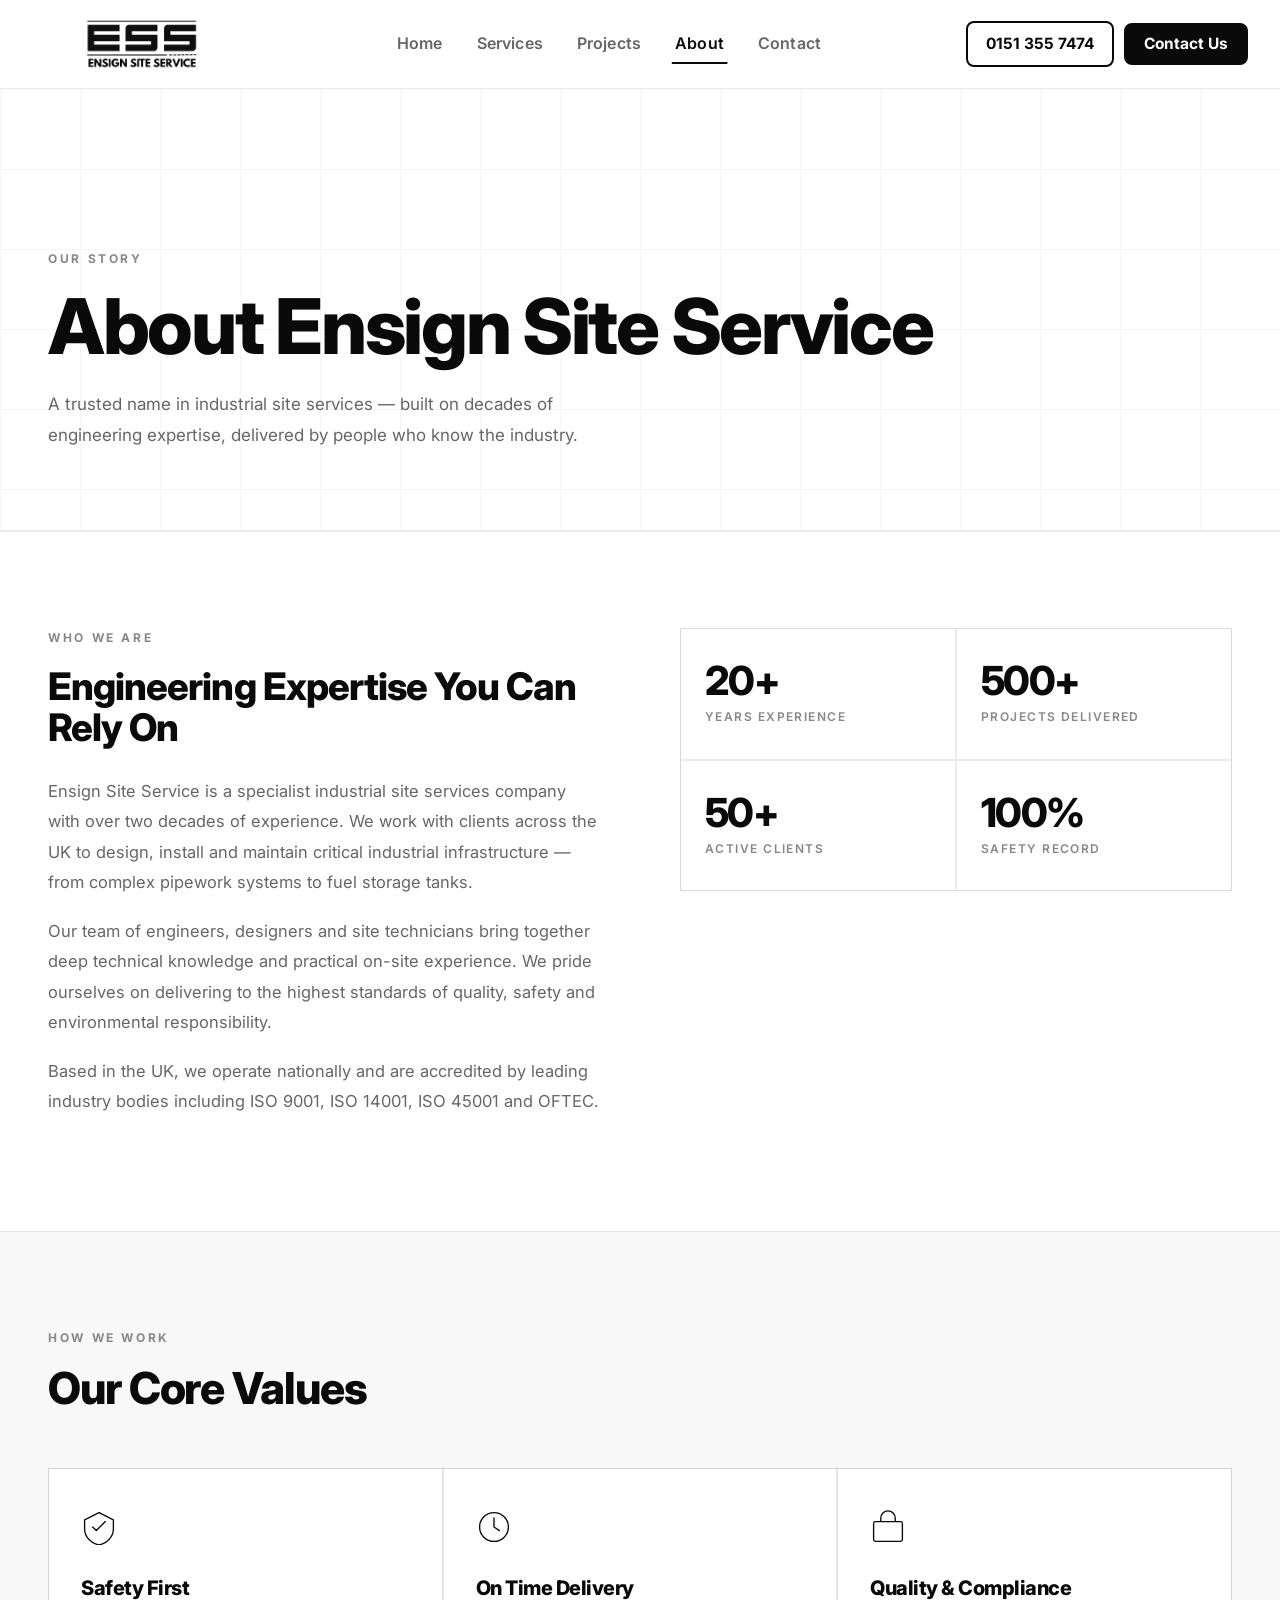
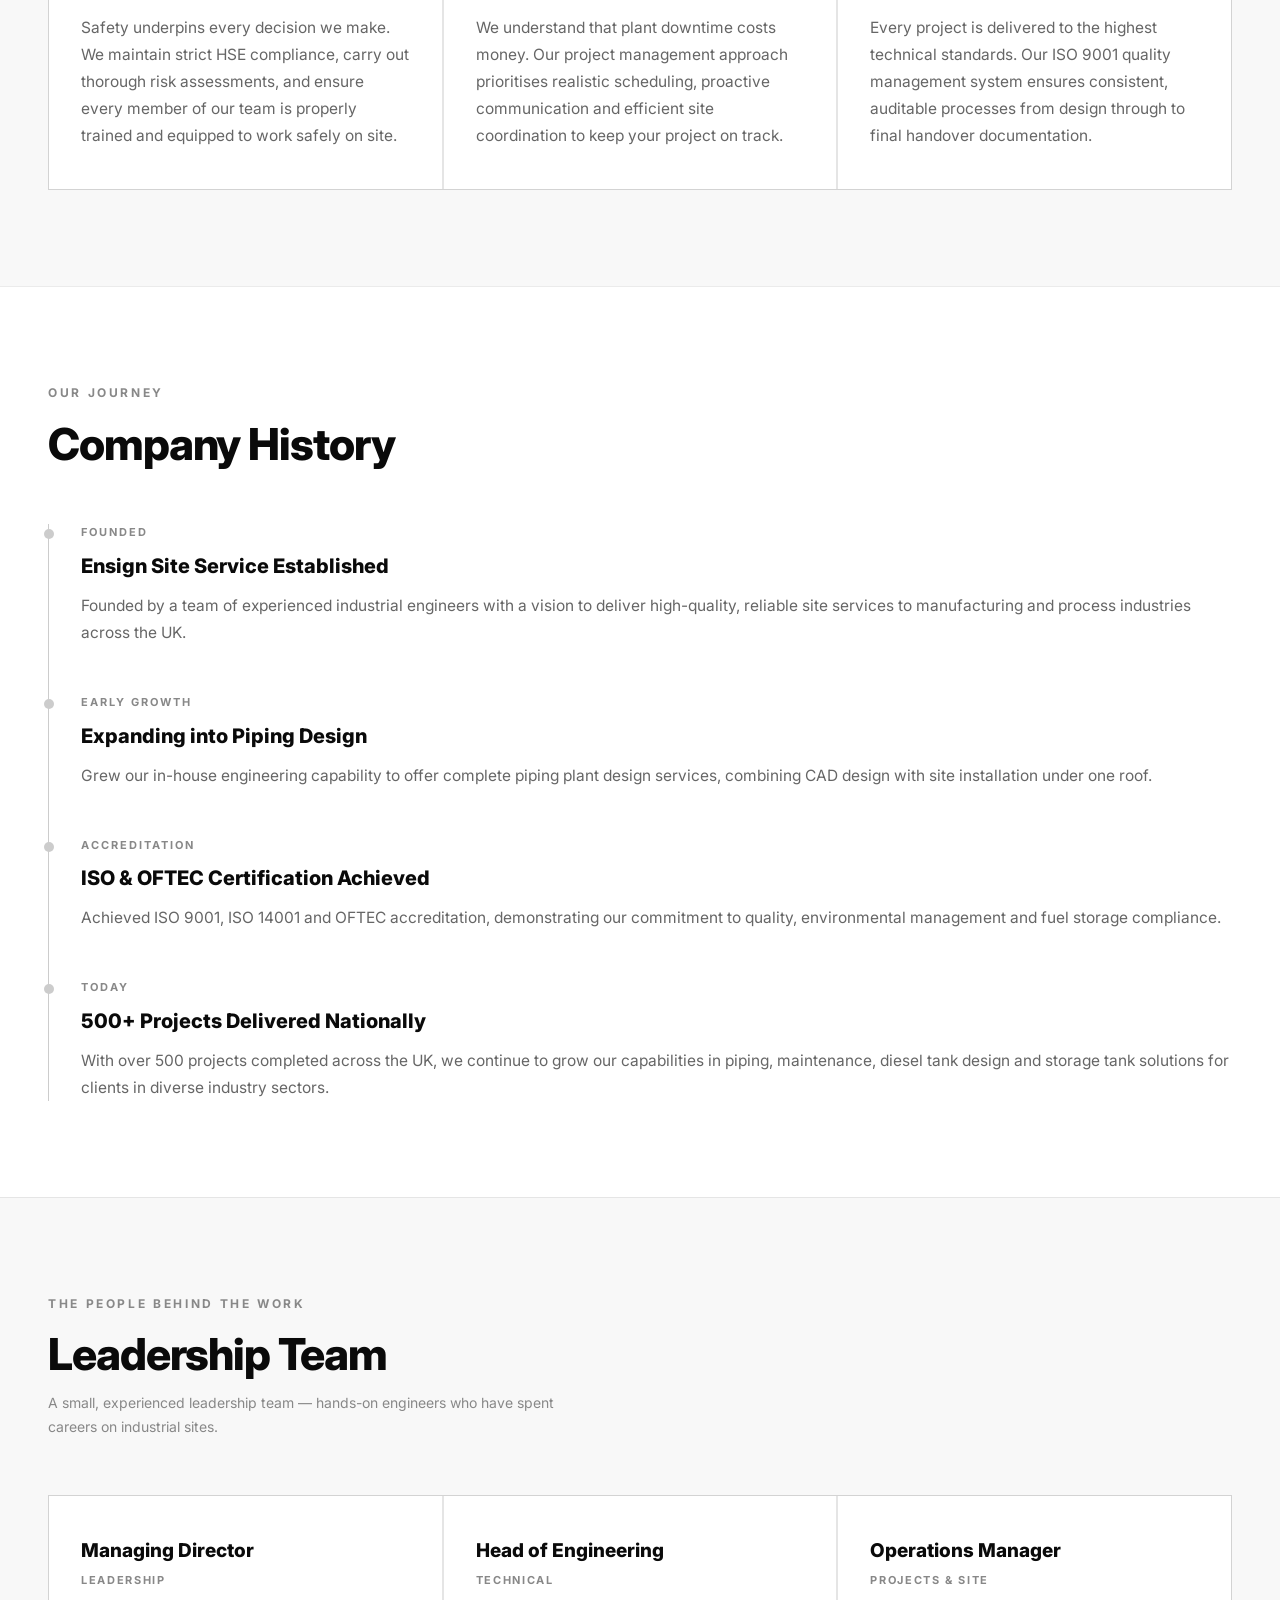
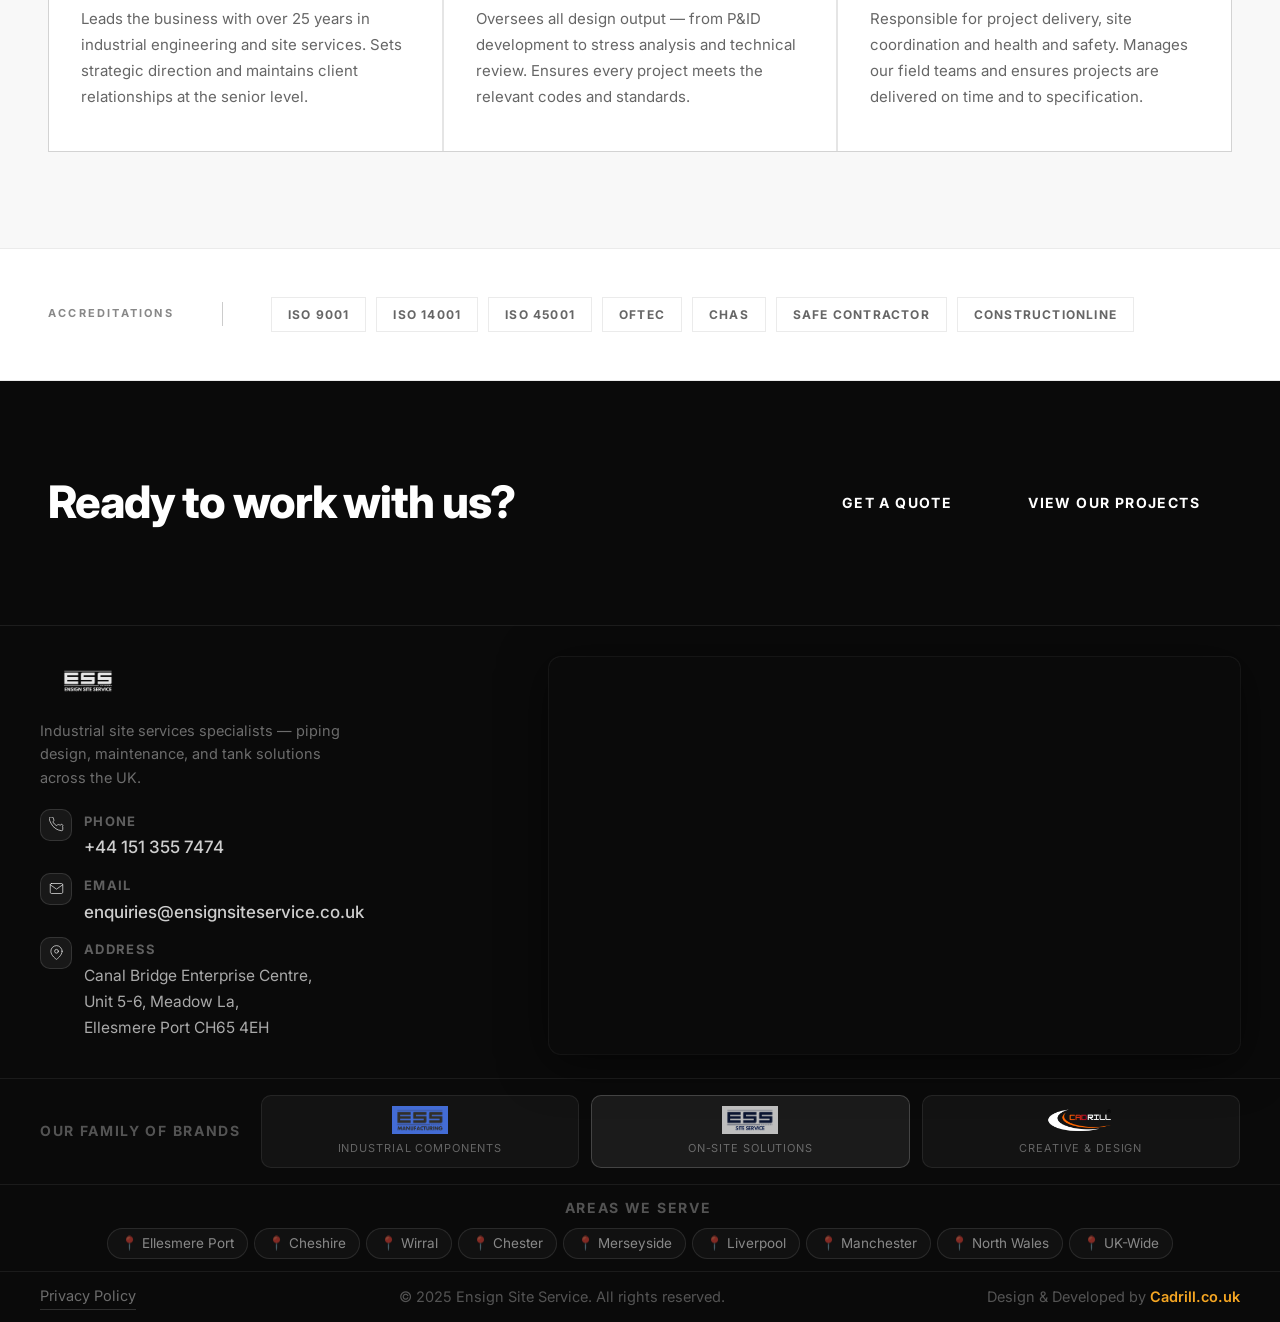
==== commit 0a9b5337: "Add "Design & Developed by Cadrill.co.uk" credit to footer Co-Authored-By: Claude Sonnet 5 <noreply@" ====
--- a/about.html
+++ b/about.html
@@ -270,7 +270,7 @@
           <img src="LOGO/ENSIGN SITE SERVICE.png" alt="Ensign Site Service" />
           <span class="footer__brand-def">On-Site Solutions</span>
         </a>
-        <a href="#" class="footer__brand-logo-item">
+        <a href="https://cadrill.co.uk/" target="_blank" class="footer__brand-logo-item">
           <img src="LOGO/ENSIGN DESIGN STUDIO.png" alt="Cadrill Design Studio" />
           <span class="footer__brand-def">Creative &amp; Design</span>
         </a>
@@ -295,6 +295,7 @@
     <div class="footer__bottom">
       <a href="privacy-policy" class="footer__policy-link">Privacy Policy</a>
       <p>&copy; 2025 Ensign Site Service. All rights reserved.</p>
+      <p class="footer__credit">Design &amp; Developed by <a href="https://cadrill.co.uk/" target="_blank" class="footer__credit-link">Cadrill.co.uk</a></p>
     </div>
   </footer>
 
--- a/style.css
+++ b/style.css
@@ -911,6 +911,18 @@
   padding-bottom: 1px;
 }
 .footer__policy-link:hover { color: #fff; border-color: #fff; }
+
+.footer__credit {
+  font-size: 14.5px;
+  color: rgba(255,255,255,0.3);
+}
+.footer__credit-link {
+  color: #f5a623;
+  text-decoration: none;
+  font-weight: 600;
+  transition: color 0.2s;
+}
+.footer__credit-link:hover { color: #ffc35c; }
 
 /* ======================================
    PAGE HERO (inner pages)
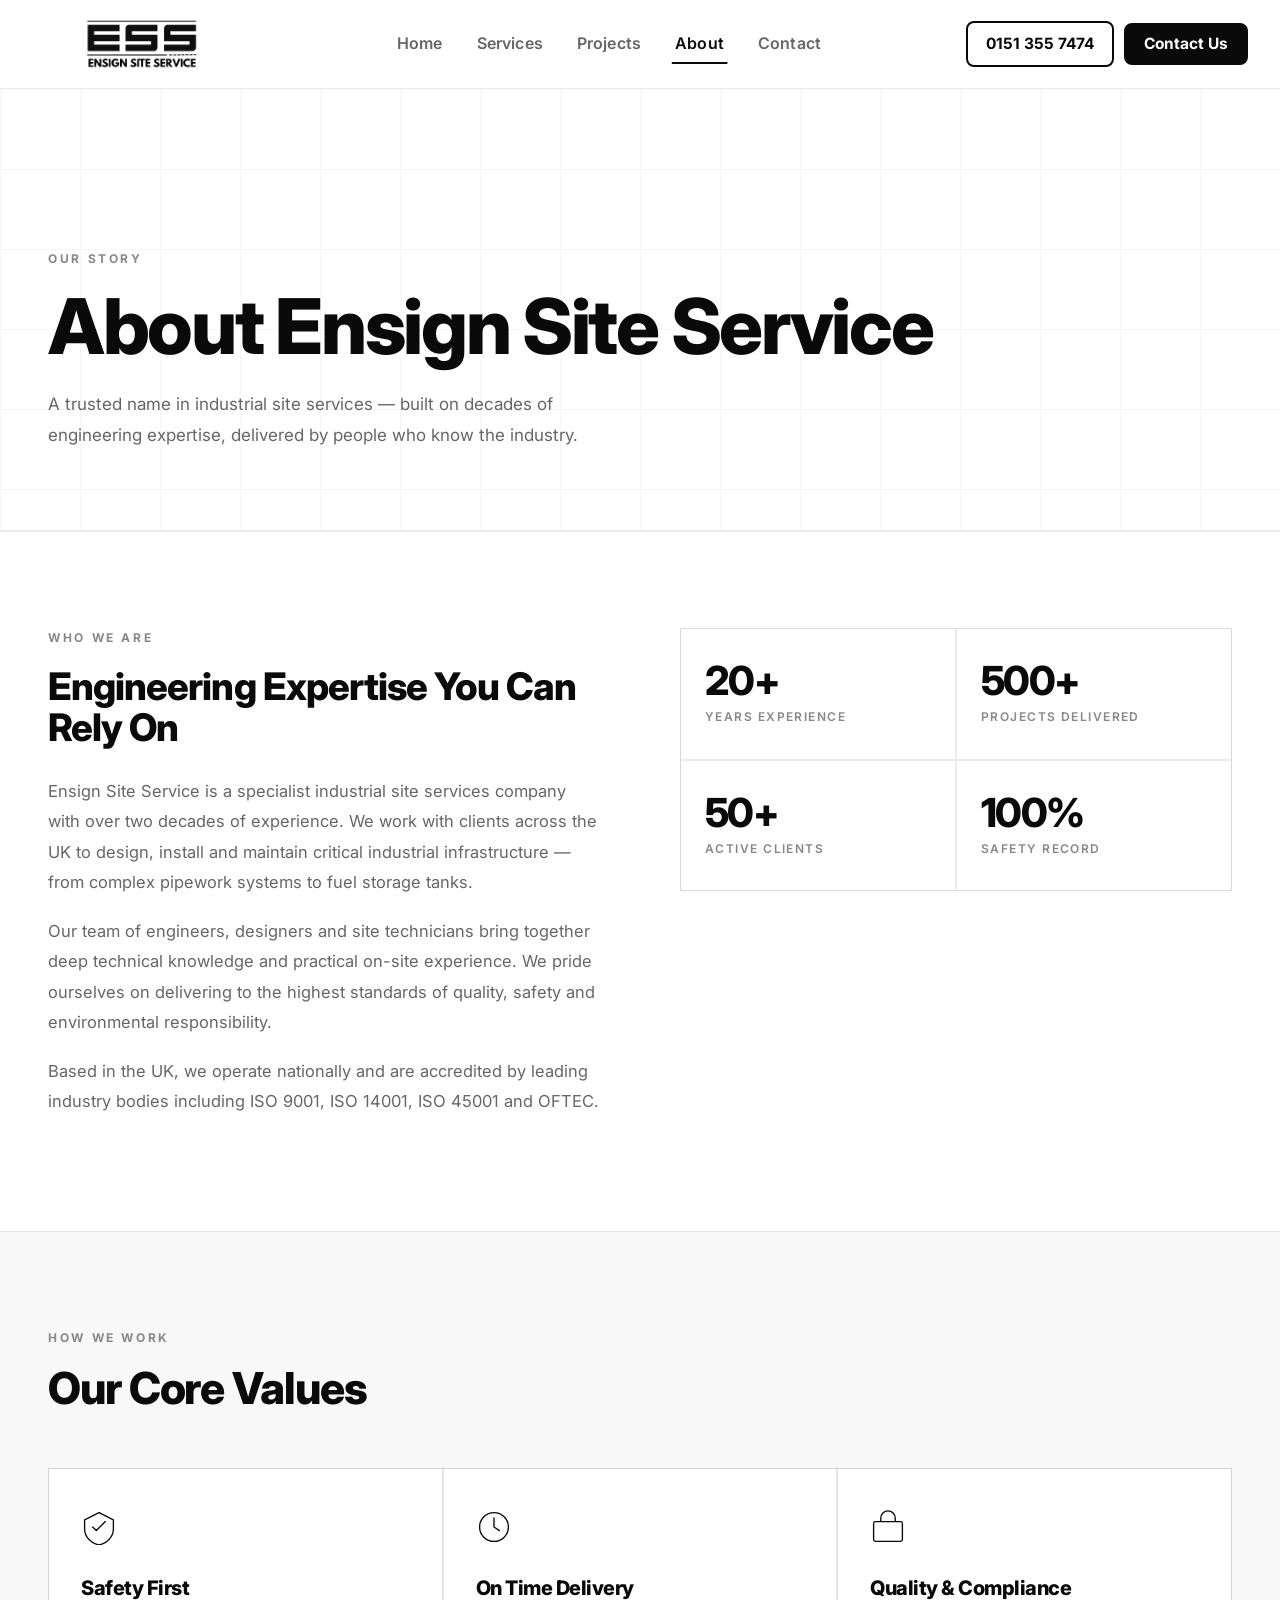
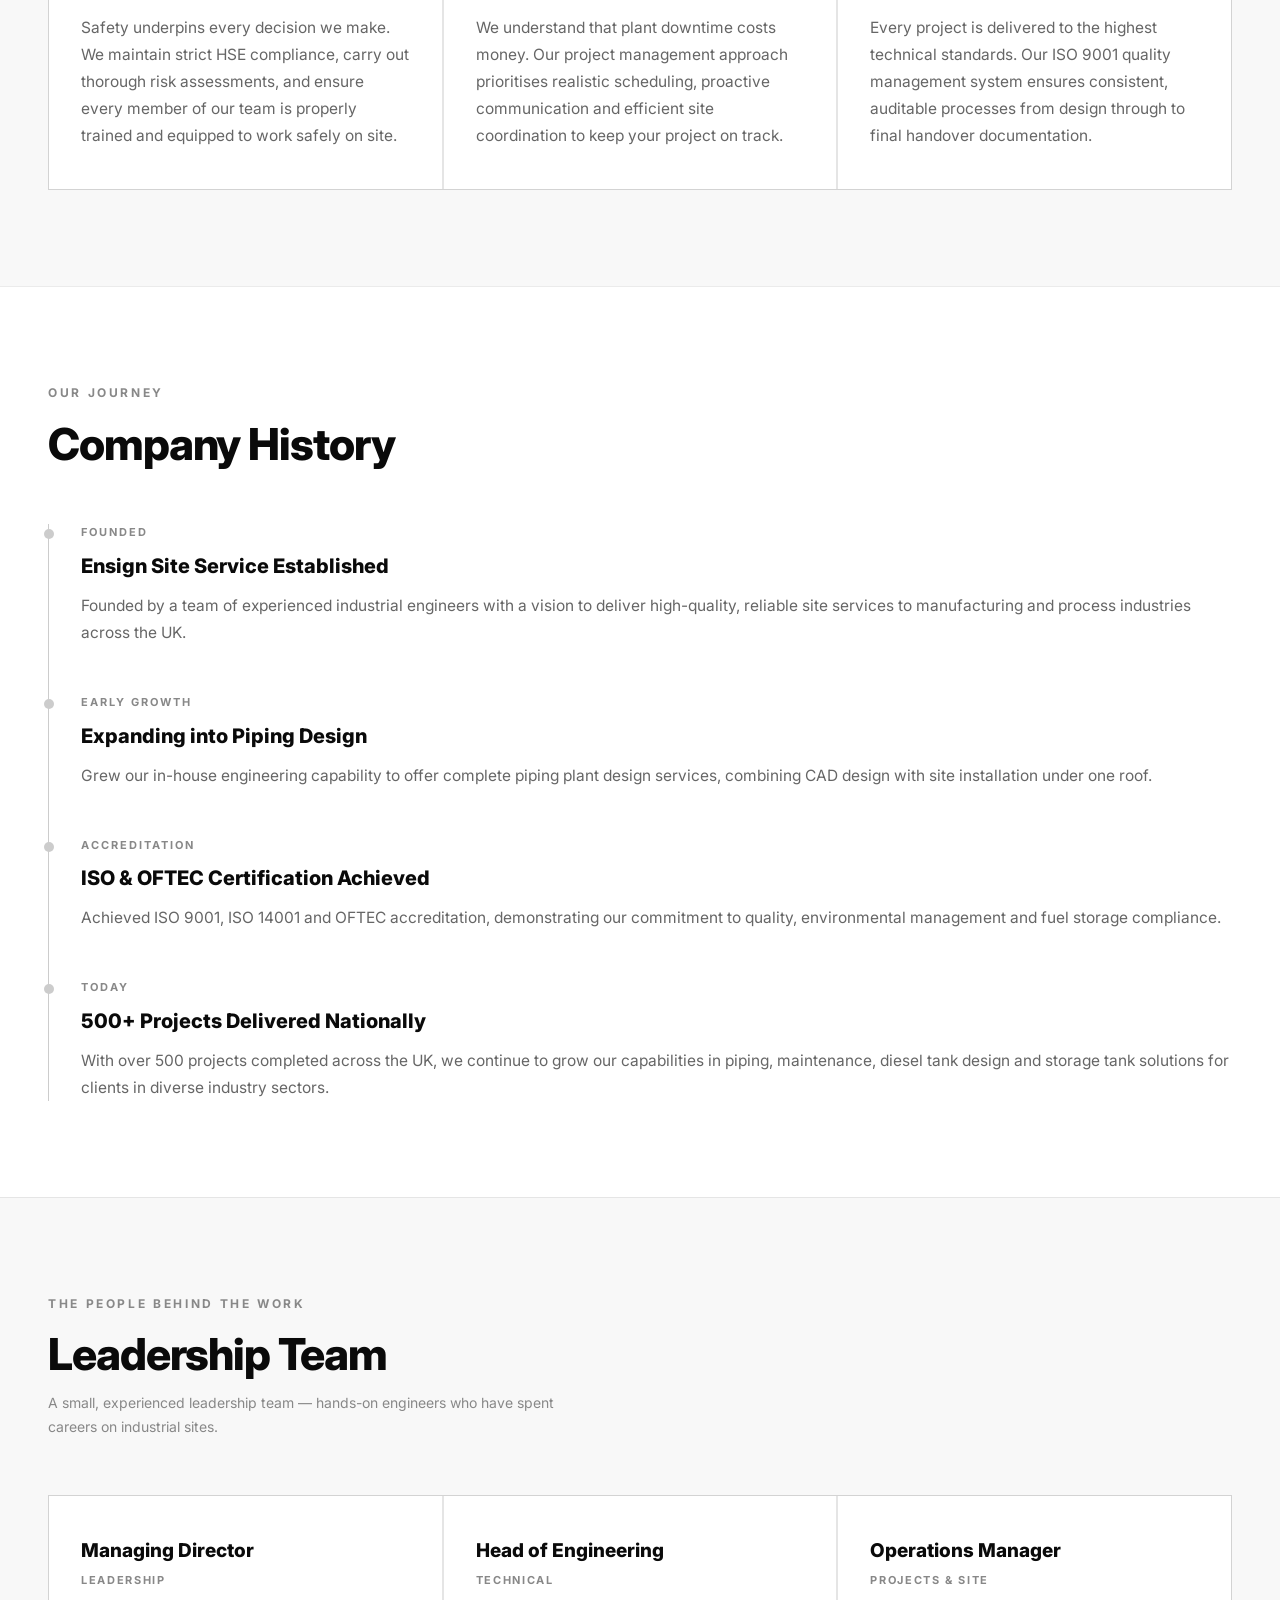
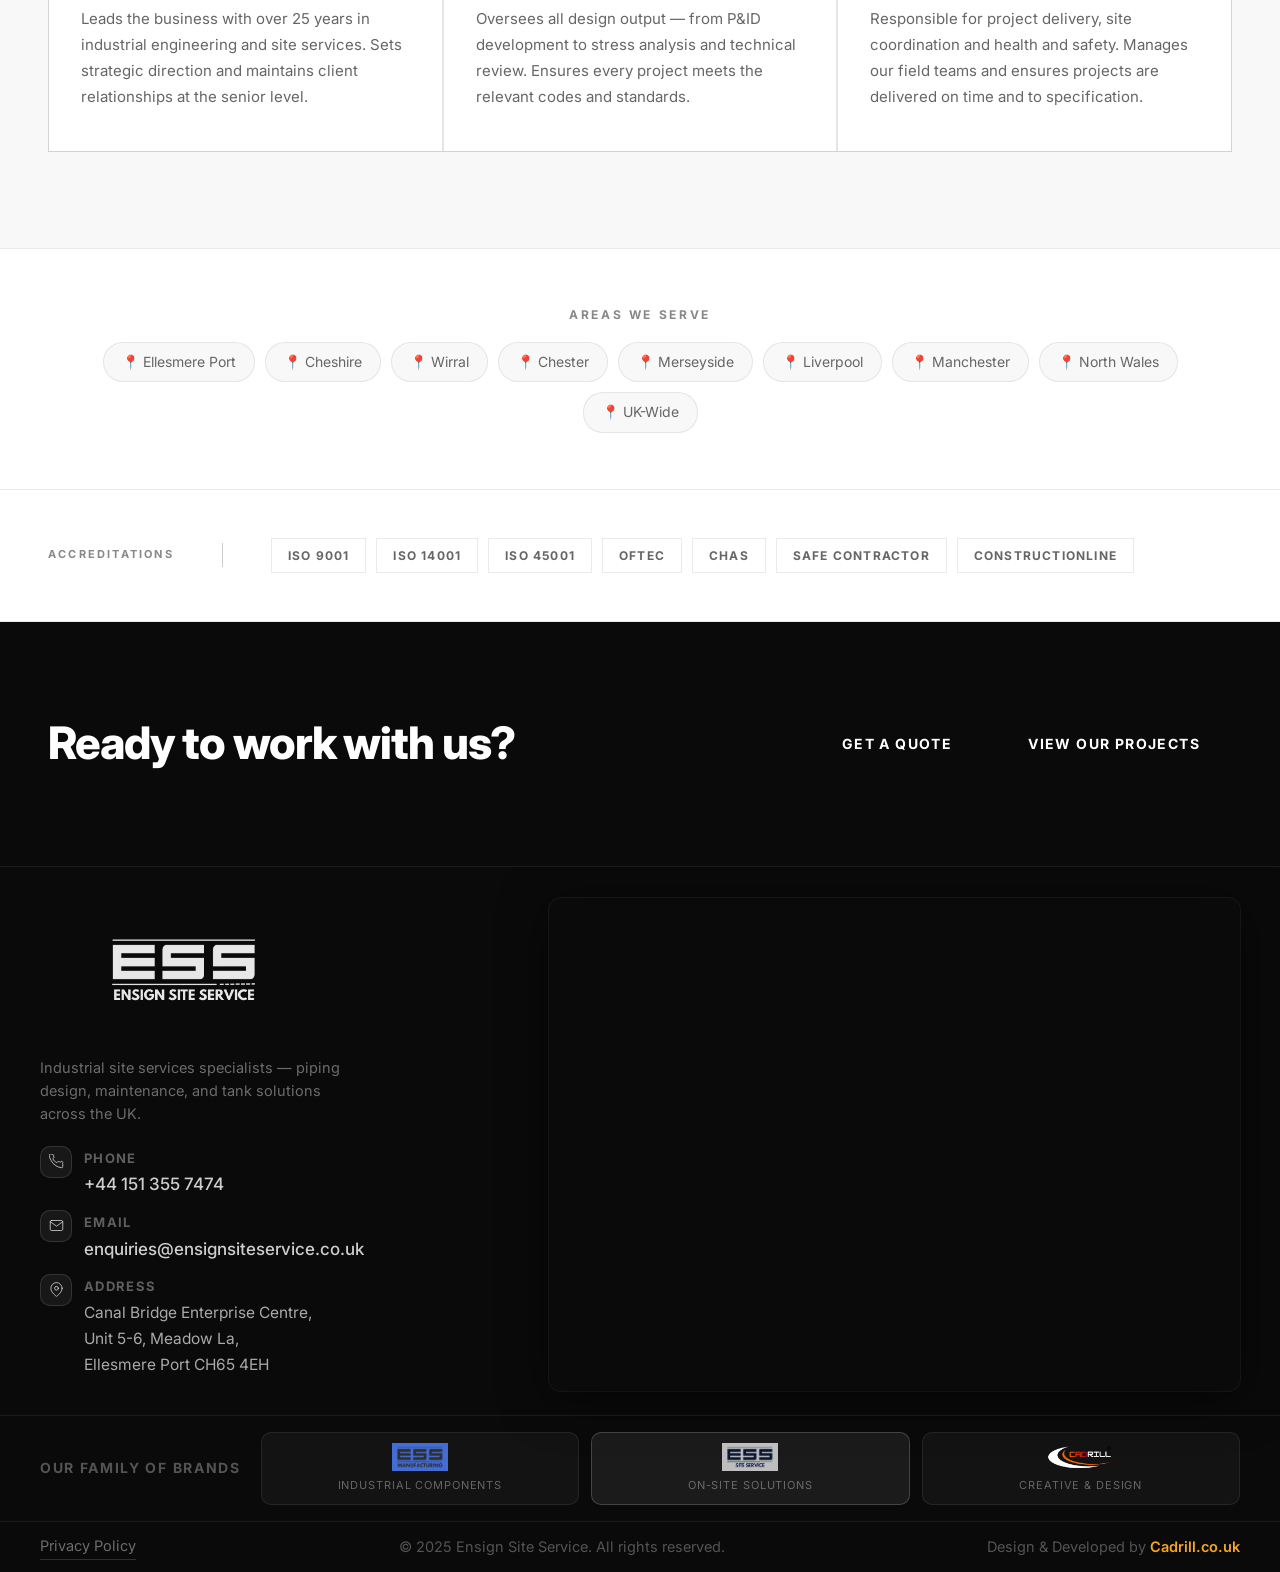
==== commit d6913c35: "Enlarge footer logo 3x and move Areas We Serve from footer to About page Co-Authored-By: Claude Sonn" ====
--- a/about.html
+++ b/about.html
@@ -191,6 +191,24 @@
     </div>
   </section>
 
+  <!-- AREAS WE SERVE -->
+  <section class="areas-section">
+    <div class="container">
+      <span class="eyebrow" style="text-align:center;">Areas We Serve</span>
+      <div class="areas-section__pills">
+        <span class="areas-pill">📍 Ellesmere Port</span>
+        <span class="areas-pill">📍 Cheshire</span>
+        <span class="areas-pill">📍 Wirral</span>
+        <span class="areas-pill">📍 Chester</span>
+        <span class="areas-pill">📍 Merseyside</span>
+        <span class="areas-pill">📍 Liverpool</span>
+        <span class="areas-pill">📍 Manchester</span>
+        <span class="areas-pill">📍 North Wales</span>
+        <span class="areas-pill">📍 UK-Wide</span>
+      </div>
+    </div>
+  </section>
+
   <section class="certs-strip">
     <div class="container">
       <div class="certs-strip__inner">
@@ -274,21 +292,6 @@
           <img src="LOGO/ENSIGN DESIGN STUDIO.png" alt="Cadrill Design Studio" />
           <span class="footer__brand-def">Creative &amp; Design</span>
         </a>
-      </div>
-    </div>
-
-    <div class="footer__areas">
-      <span class="footer__areas-label">Areas We Serve</span>
-      <div class="footer__areas-pills">
-        <span class="footer__area-pill">📍 Ellesmere Port</span>
-        <span class="footer__area-pill">📍 Cheshire</span>
-        <span class="footer__area-pill">📍 Wirral</span>
-        <span class="footer__area-pill">📍 Chester</span>
-        <span class="footer__area-pill">📍 Merseyside</span>
-        <span class="footer__area-pill">📍 Liverpool</span>
-        <span class="footer__area-pill">📍 Manchester</span>
-        <span class="footer__area-pill">📍 North Wales</span>
-        <span class="footer__area-pill">📍 UK-Wide</span>
       </div>
     </div>
 
--- a/style.css
+++ b/style.css
@@ -678,7 +678,7 @@
 }
 
 .footer__logo {
-  height: 48px;
+  height: 144px;
   width: auto;
   display: block;
   margin-bottom: 14px;
@@ -834,53 +834,26 @@
   text-align: center;
 }
 
-.footer__areas {
-  position: relative;
-  z-index: 1;
-  border-top: 1px solid rgba(255,255,255,0.07);
-  padding: 12px 40px;
+.areas-section {
+  padding: 56px 0;
+  border-top: 1px solid var(--border);
+  text-align: center;
+}
+
+.areas-section__pills {
   display: flex;
   flex-wrap: wrap;
-  align-items: center;
   justify-content: center;
-  gap: 8px 12px;
-  max-width: 1280px;
-  margin: 0 auto;
-  width: 100%;
-  box-sizing: border-box;
-}
-
-.footer__areas-label {
+  gap: 10px;
+}
+
+.areas-pill {
   font-size: 14px;
-  font-weight: 700;
-  color: rgba(255,255,255,0.3);
-  text-transform: uppercase;
-  letter-spacing: 0.12em;
-  white-space: nowrap;
-  margin-right: 4px;
-}
-
-.footer__areas-pills {
-  display: flex;
-  flex-wrap: wrap;
-  gap: 6px;
-  align-items: center;
-}
-
-.footer__area-pill {
-  font-size: 13.5px;
-  color: rgba(255,255,255,0.5);
-  padding: 4px 13px;
-  border: 1px solid rgba(255,255,255,0.1);
+  color: var(--grey-5);
+  padding: 8px 18px;
+  border: 1px solid var(--border);
   border-radius: 20px;
-  text-decoration: none;
-  background: rgba(255,255,255,0.03);
-  transition: background 0.2s, color 0.2s, border-color 0.2s;
-}
-.footer__area-pill--link:hover {
-  background: rgba(255,255,255,0.1);
-  border-color: rgba(255,255,255,0.22);
-  color: #fff;
+  background: var(--grey-0);
 }
 
 .footer__bottom {
@@ -1260,7 +1233,6 @@
   .footer__map { height: 220px; }
   .footer__brands { flex-direction: column; align-items: flex-start; padding: 20px 24px; gap: 16px; }
   .footer__brand-logos { width: 100%; }
-  .footer__areas { padding: 14px 24px; }
   .footer__bottom { padding: 14px 24px; flex-direction: column; gap: 8px; text-align: center; }
 }
 
@@ -1361,7 +1333,6 @@
 
   /* Footer */
   .footer__brands { padding: 16px 20px; gap: 12px; }
-  .footer__areas { padding: 12px 20px; }
   .footer__bottom { padding: 12px 20px; flex-direction: column; gap: 6px; text-align: center; }
 }
 
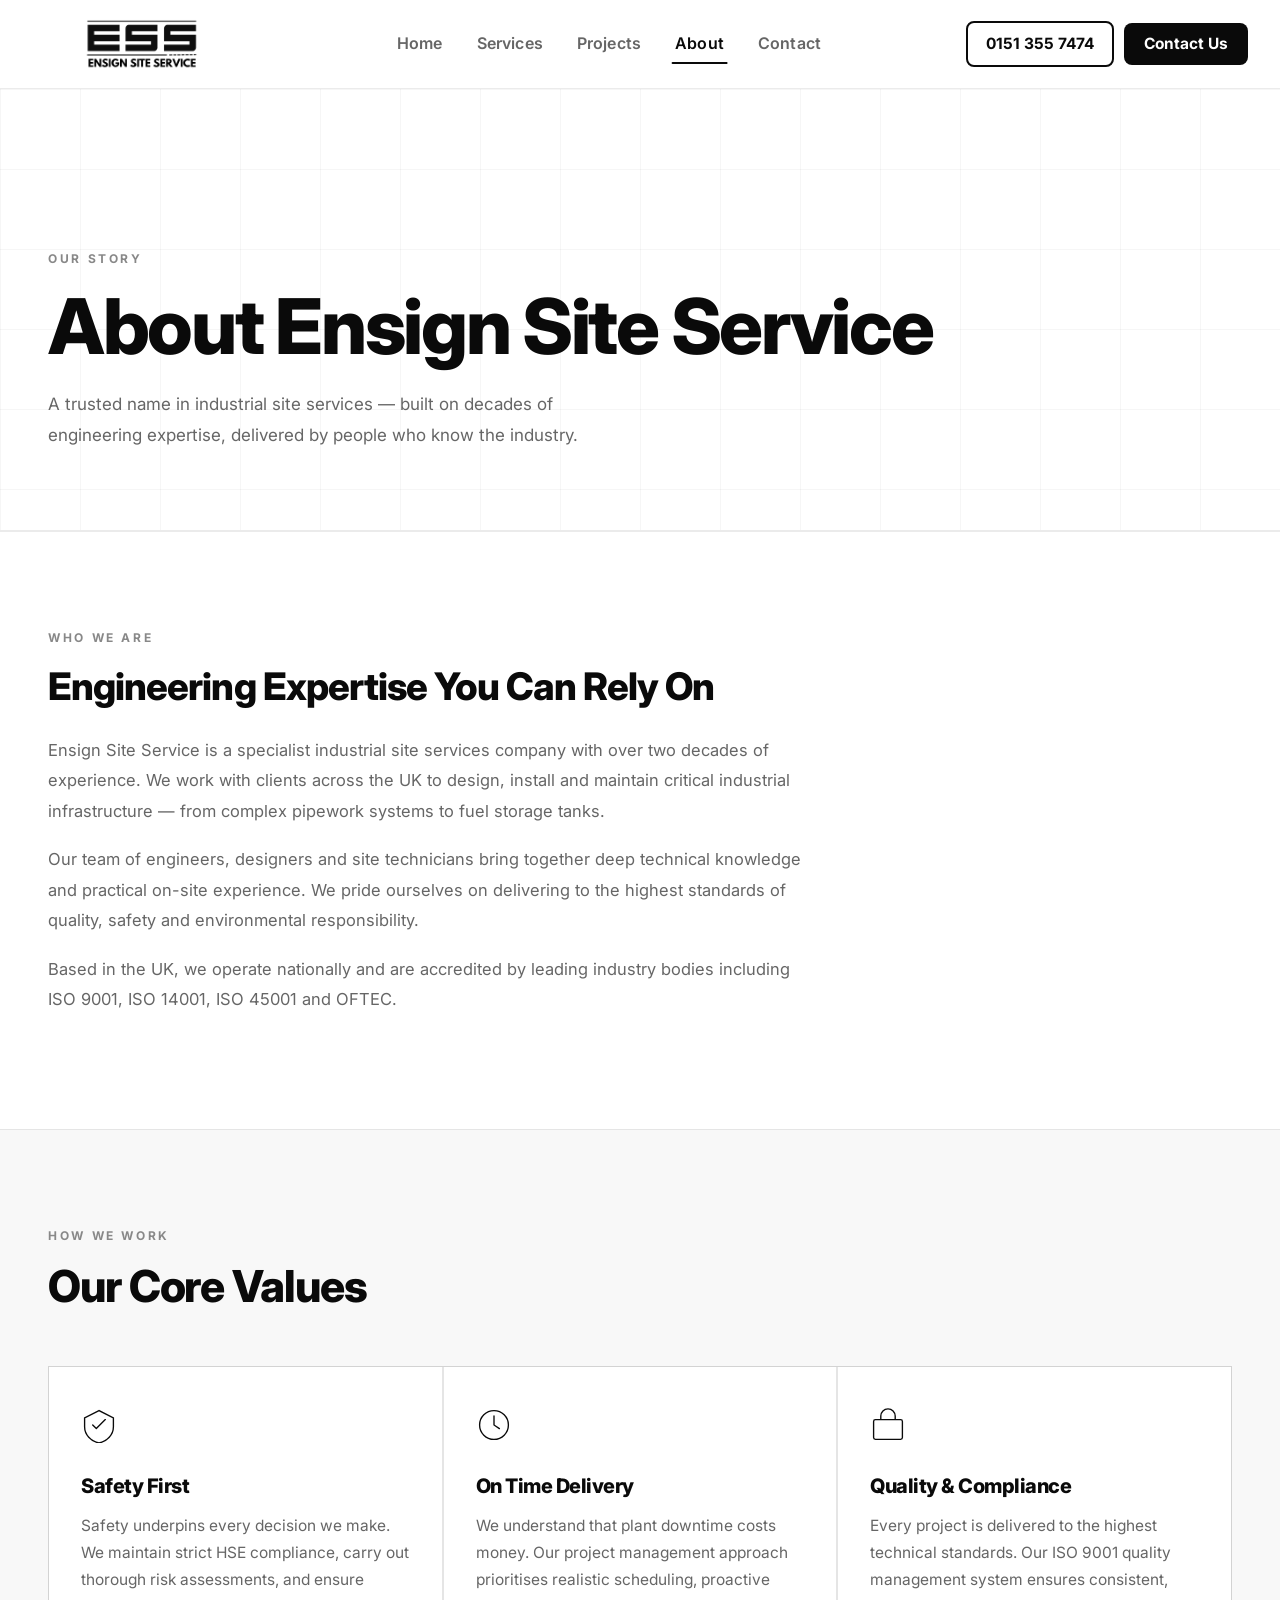
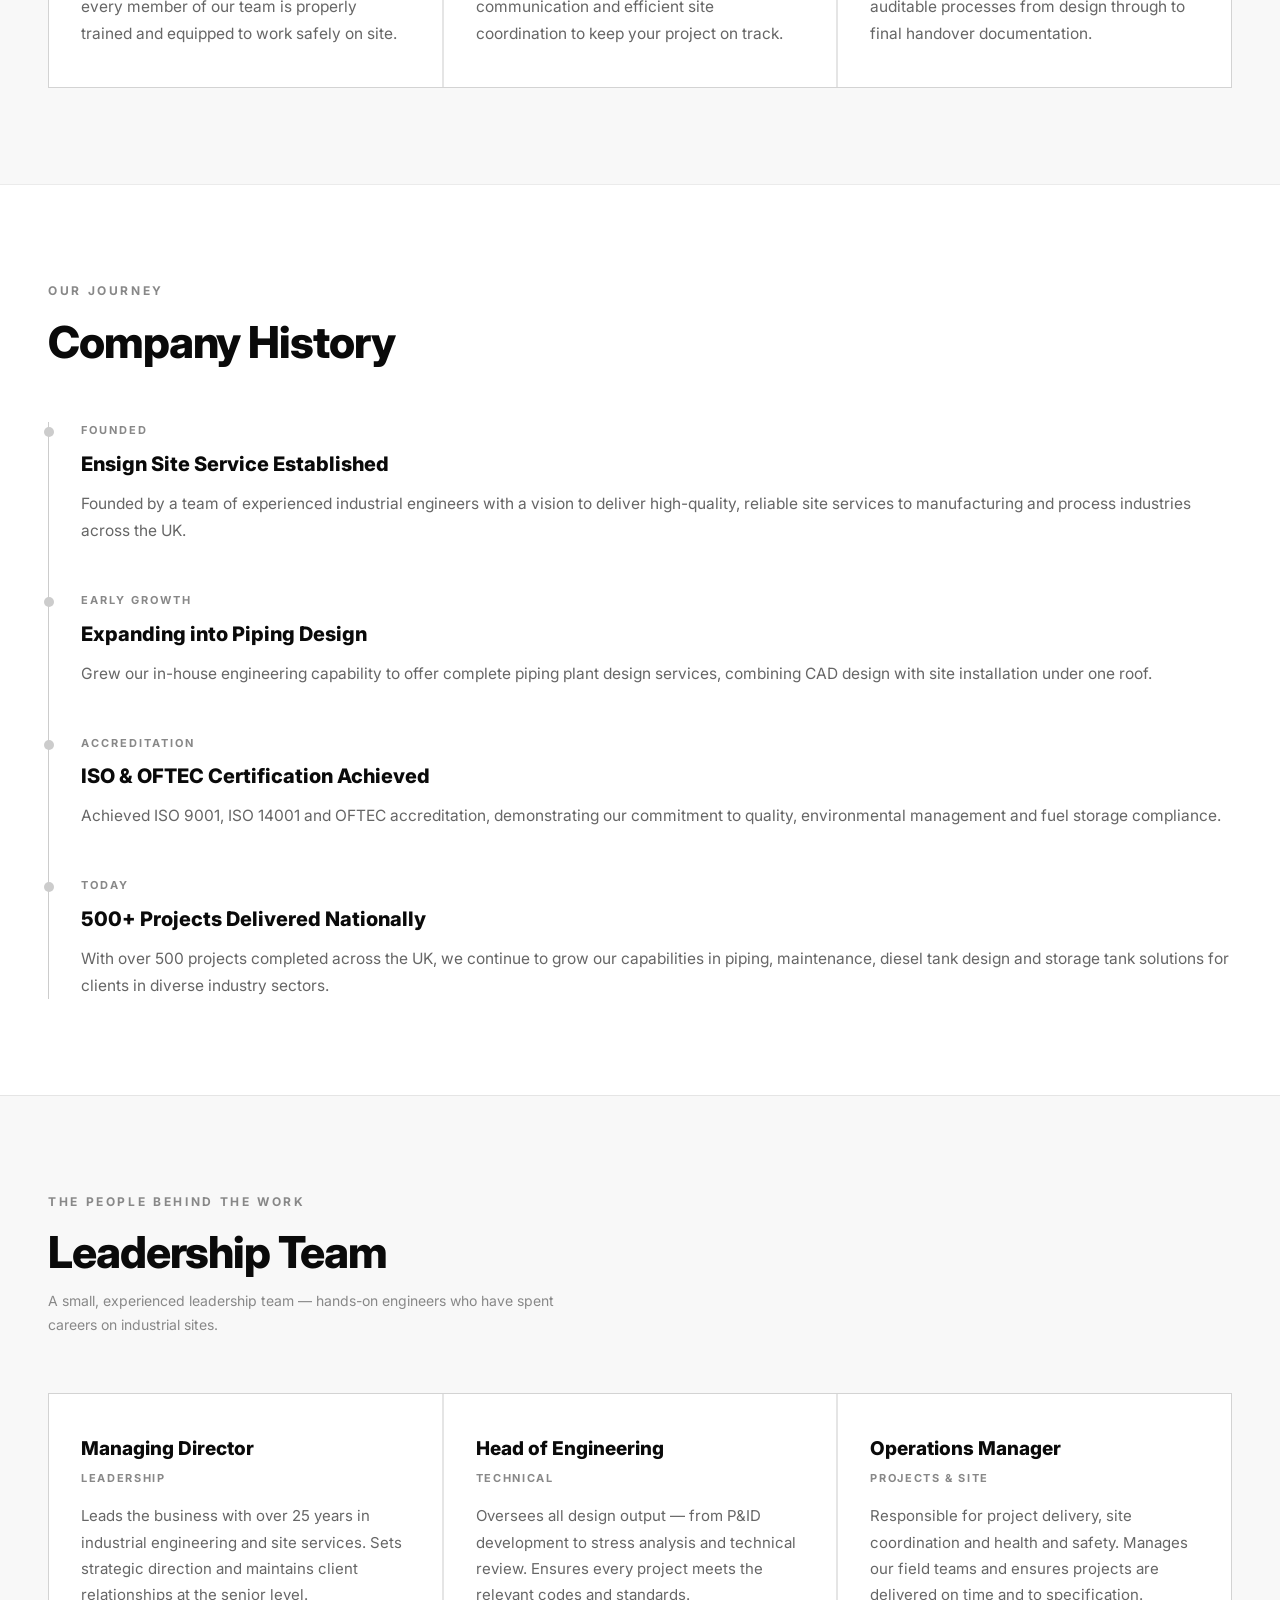
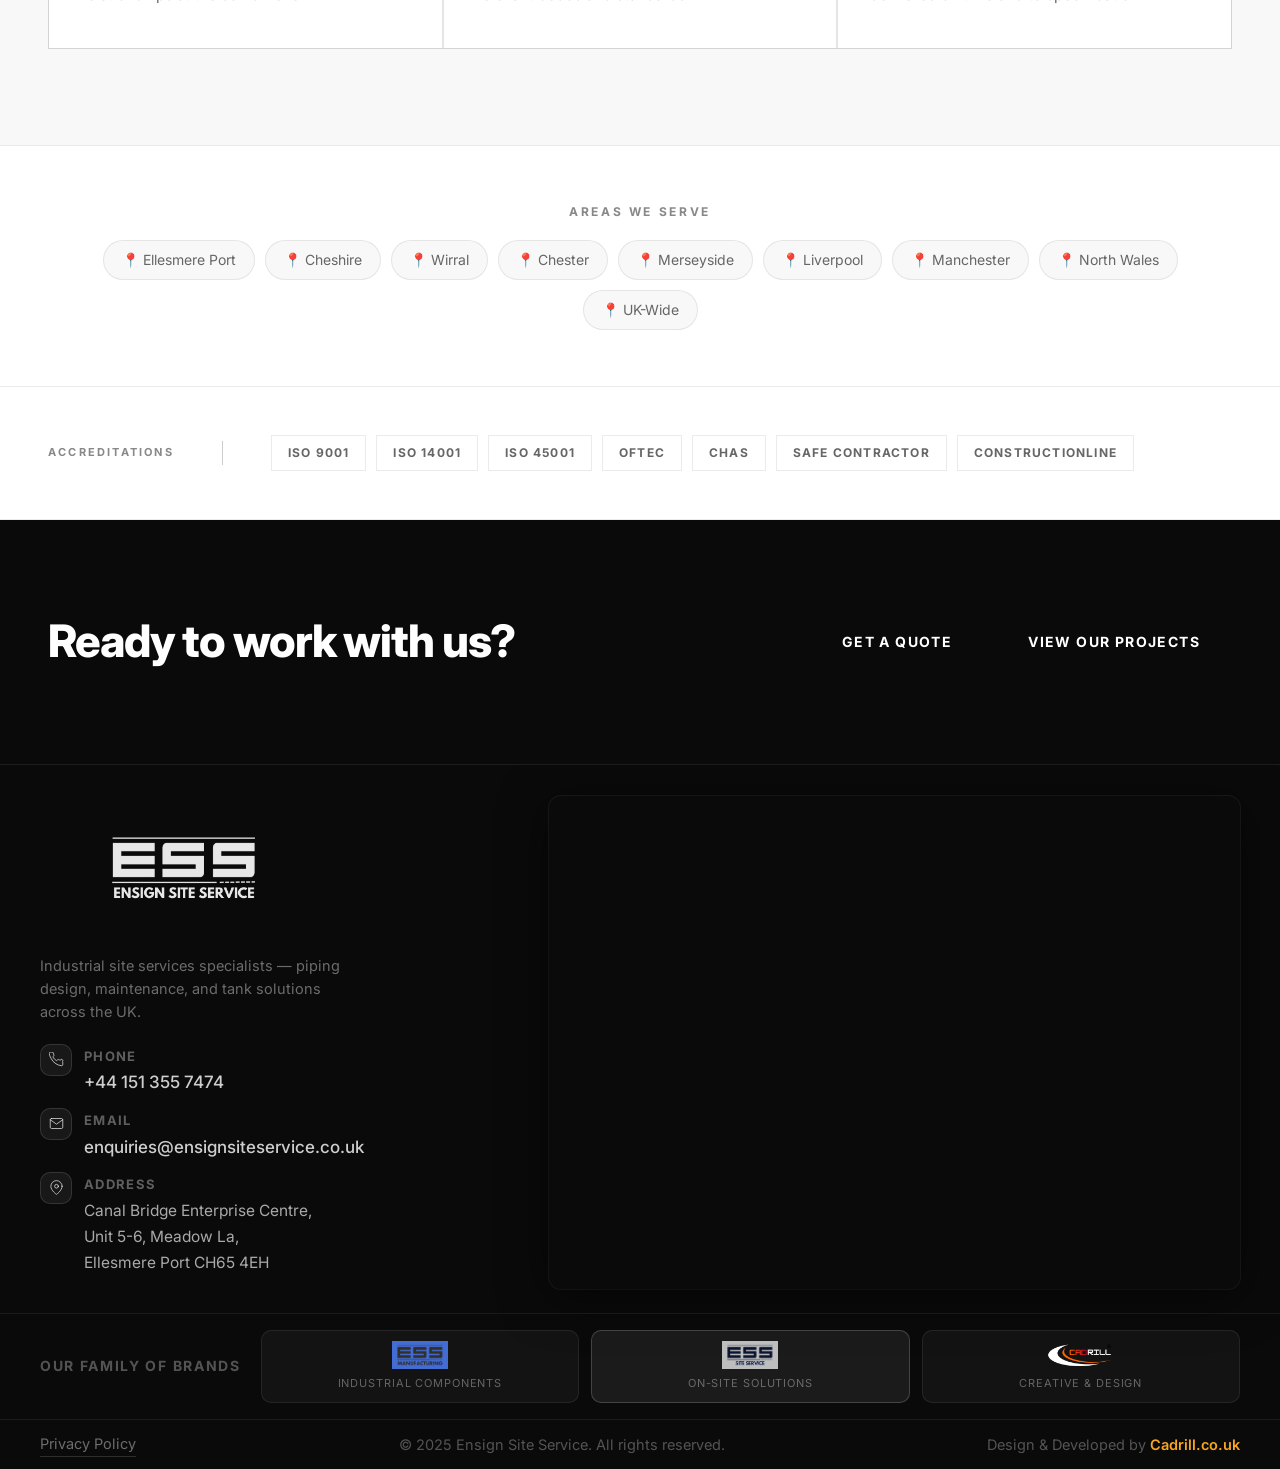
==== commit 484c4e98: "Remove stats block (20+ Years, 500+ Projects, etc.) from About page Co-Authored-By: Claude Sonnet 5 " ====
--- a/about.html
+++ b/about.html
@@ -79,24 +79,6 @@
           <p class="about-intro__body">Our team of engineers, designers and site technicians bring together deep technical knowledge and practical on-site experience. We pride ourselves on delivering to the highest standards of quality, safety and environmental responsibility.</p>
           <p class="about-intro__body">Based in the UK, we operate nationally and are accredited by leading industry bodies including ISO 9001, ISO 14001, ISO 45001 and OFTEC.</p>
         </div>
-        <div class="about-mini-stats">
-          <div class="about-mini-stat">
-            <div class="about-mini-stat__num">20+</div>
-            <div class="about-mini-stat__label">Years Experience</div>
-          </div>
-          <div class="about-mini-stat">
-            <div class="about-mini-stat__num">500+</div>
-            <div class="about-mini-stat__label">Projects Delivered</div>
-          </div>
-          <div class="about-mini-stat">
-            <div class="about-mini-stat__num">50+</div>
-            <div class="about-mini-stat__label">Active Clients</div>
-          </div>
-          <div class="about-mini-stat">
-            <div class="about-mini-stat__num">100%</div>
-            <div class="about-mini-stat__label">Safety Record</div>
-          </div>
-        </div>
       </div>
     </div>
   </section>
--- a/style.css
+++ b/style.css
@@ -1040,13 +1040,9 @@
    ====================================== */
 
 .about-intro { padding: 96px 0; background: var(--white); border-top: 1px solid var(--border); }
-.about-intro__inner { display: grid; grid-template-columns: 1fr 1fr; gap: 80px; align-items: start; }
+.about-intro__inner { max-width: 760px; }
 .about-intro__title { font-size: 38px; font-weight: 800; color: var(--black); margin-bottom: 28px; }
 .about-intro__body { font-size: 16.5px; color: var(--grey-5); line-height: 1.85; margin-bottom: 18px; }
-.about-mini-stats { display: grid; grid-template-columns: 1fr 1fr; gap: 2px; background: var(--border); border: 1px solid var(--border); }
-.about-mini-stat { background: var(--white); padding: 32px 24px; }
-.about-mini-stat__num { font-size: 40px; font-weight: 800; color: var(--black); letter-spacing: -0.04em; line-height: 1; margin-bottom: 6px; }
-.about-mini-stat__label { font-size: 12px; font-weight: 600; letter-spacing: 0.12em; text-transform: uppercase; color: var(--grey-4); }
 
 .values-section { background: var(--grey-0); padding: 96px 0; border-top: 1px solid var(--border); }
 .values-grid { display: grid; grid-template-columns: repeat(3, 1fr); gap: 2px; background: var(--border); border: 1px solid var(--border); margin-top: 56px; }
@@ -1107,6 +1103,8 @@
 .form-submit:hover { background: var(--grey-8); }
 .form-note { font-size: 13px; color: var(--grey-4); margin-top: 14px; line-height: 1.6; }
 .form-success { display: none; padding: 20px 24px; background: var(--grey-0); border: 1px solid var(--border); font-size: 16px; color: var(--grey-6); margin-top: 16px; }
+.form-error { padding: 20px 24px; background: #fdecec; border: 1px solid #f3c2c2; font-size: 15px; color: #a12a2a; margin-top: 16px; }
+.form-error a { color: inherit; text-decoration: underline; }
 
 .contact-info__box { background: var(--grey-0); border: 1px solid var(--border); padding: 36px 32px; margin-bottom: 2px; }
 .contact-info__box-title { font-size: 11px; font-weight: 700; letter-spacing: 0.18em; text-transform: uppercase; color: var(--grey-4); margin-bottom: 28px; }
@@ -1296,8 +1294,6 @@
 
   /* About page */
   .about-intro { padding: 56px 0; }
-  .about-intro__inner { grid-template-columns: 1fr; gap: 40px; }
-  .about-mini-stats { grid-template-columns: 1fr 1fr; }
   .values-section { padding: 56px 0; }
   .values-grid { grid-template-columns: 1fr; }
   .timeline-section { padding: 56px 0; }
@@ -1347,7 +1343,6 @@
   .footer__brand-logos { flex-direction: column; }
   .industries-grid { grid-template-columns: 1fr; }
   .about-stats { grid-template-columns: 1fr; }
-  .about-mini-stats { grid-template-columns: 1fr; }
   .hero__stats { grid-template-columns: 1fr 1fr; }
   .svc-card__body { padding: 20px 16px 24px; }
 }
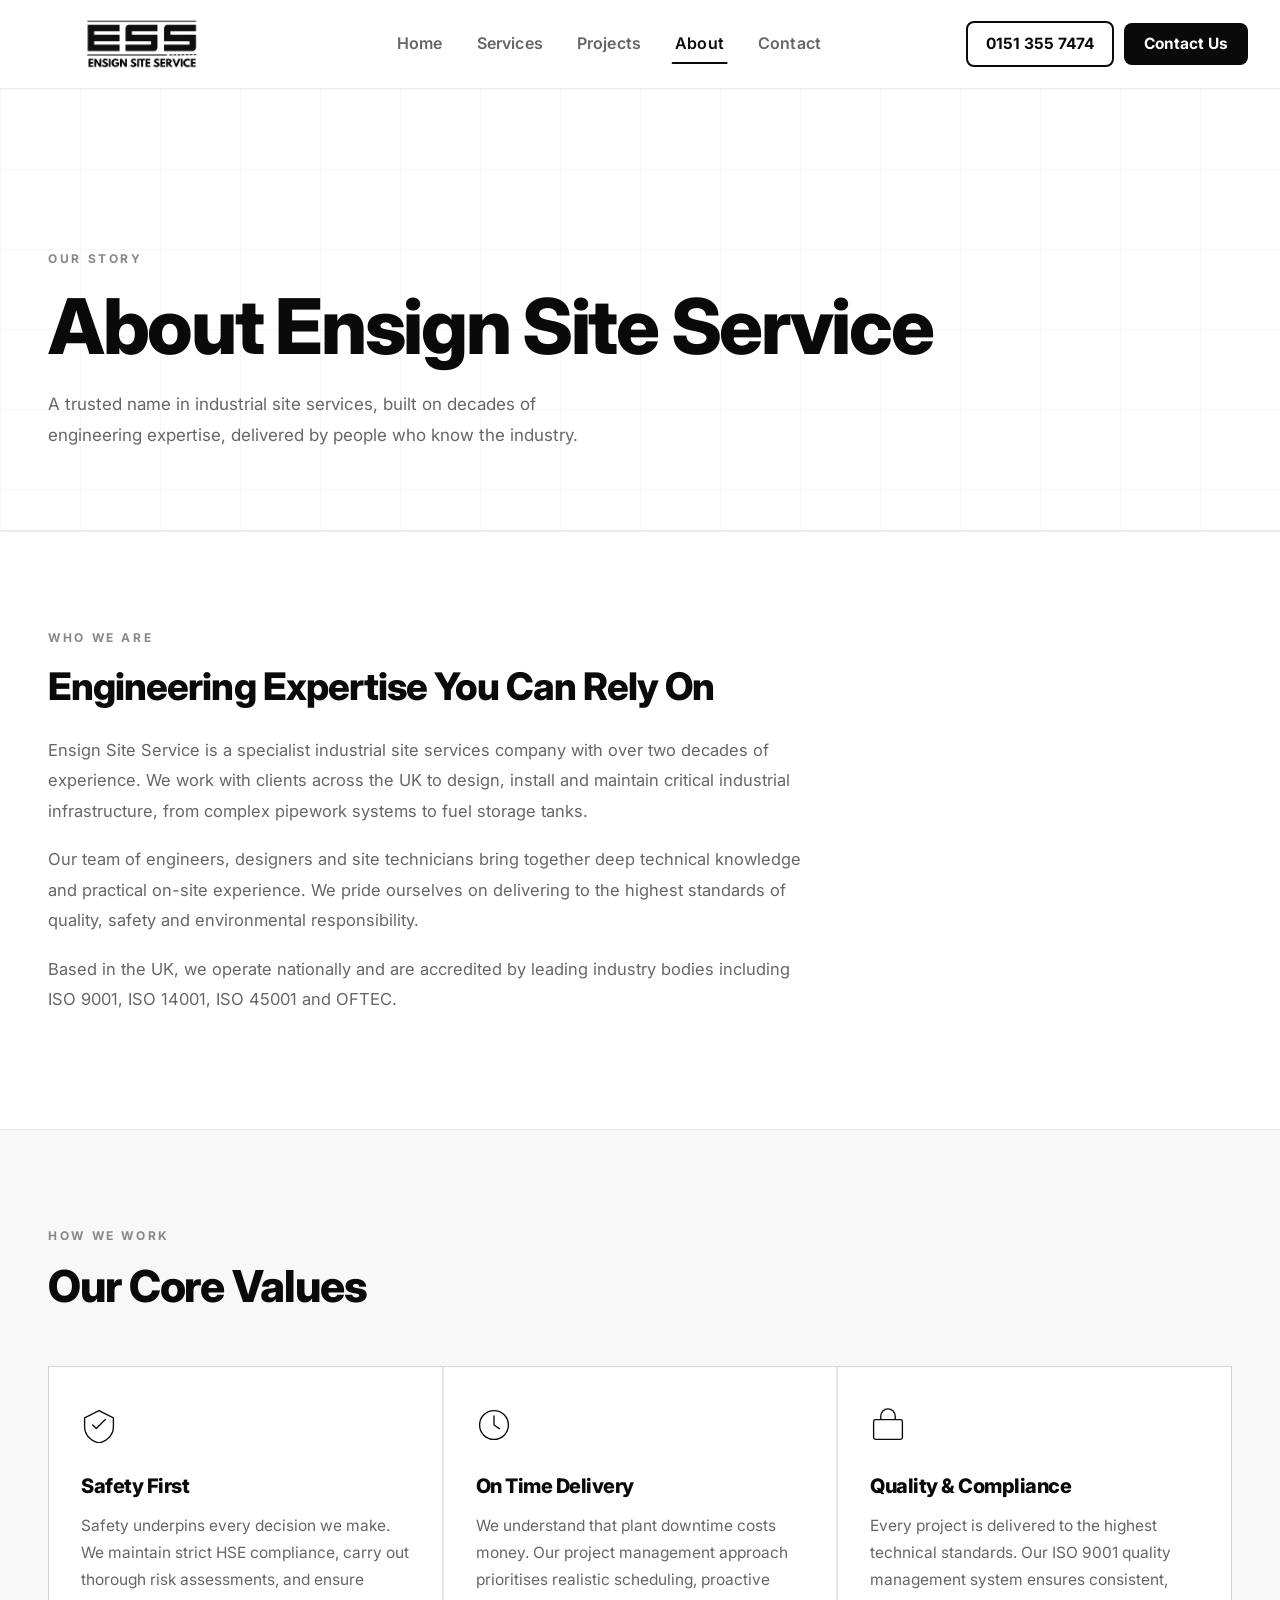
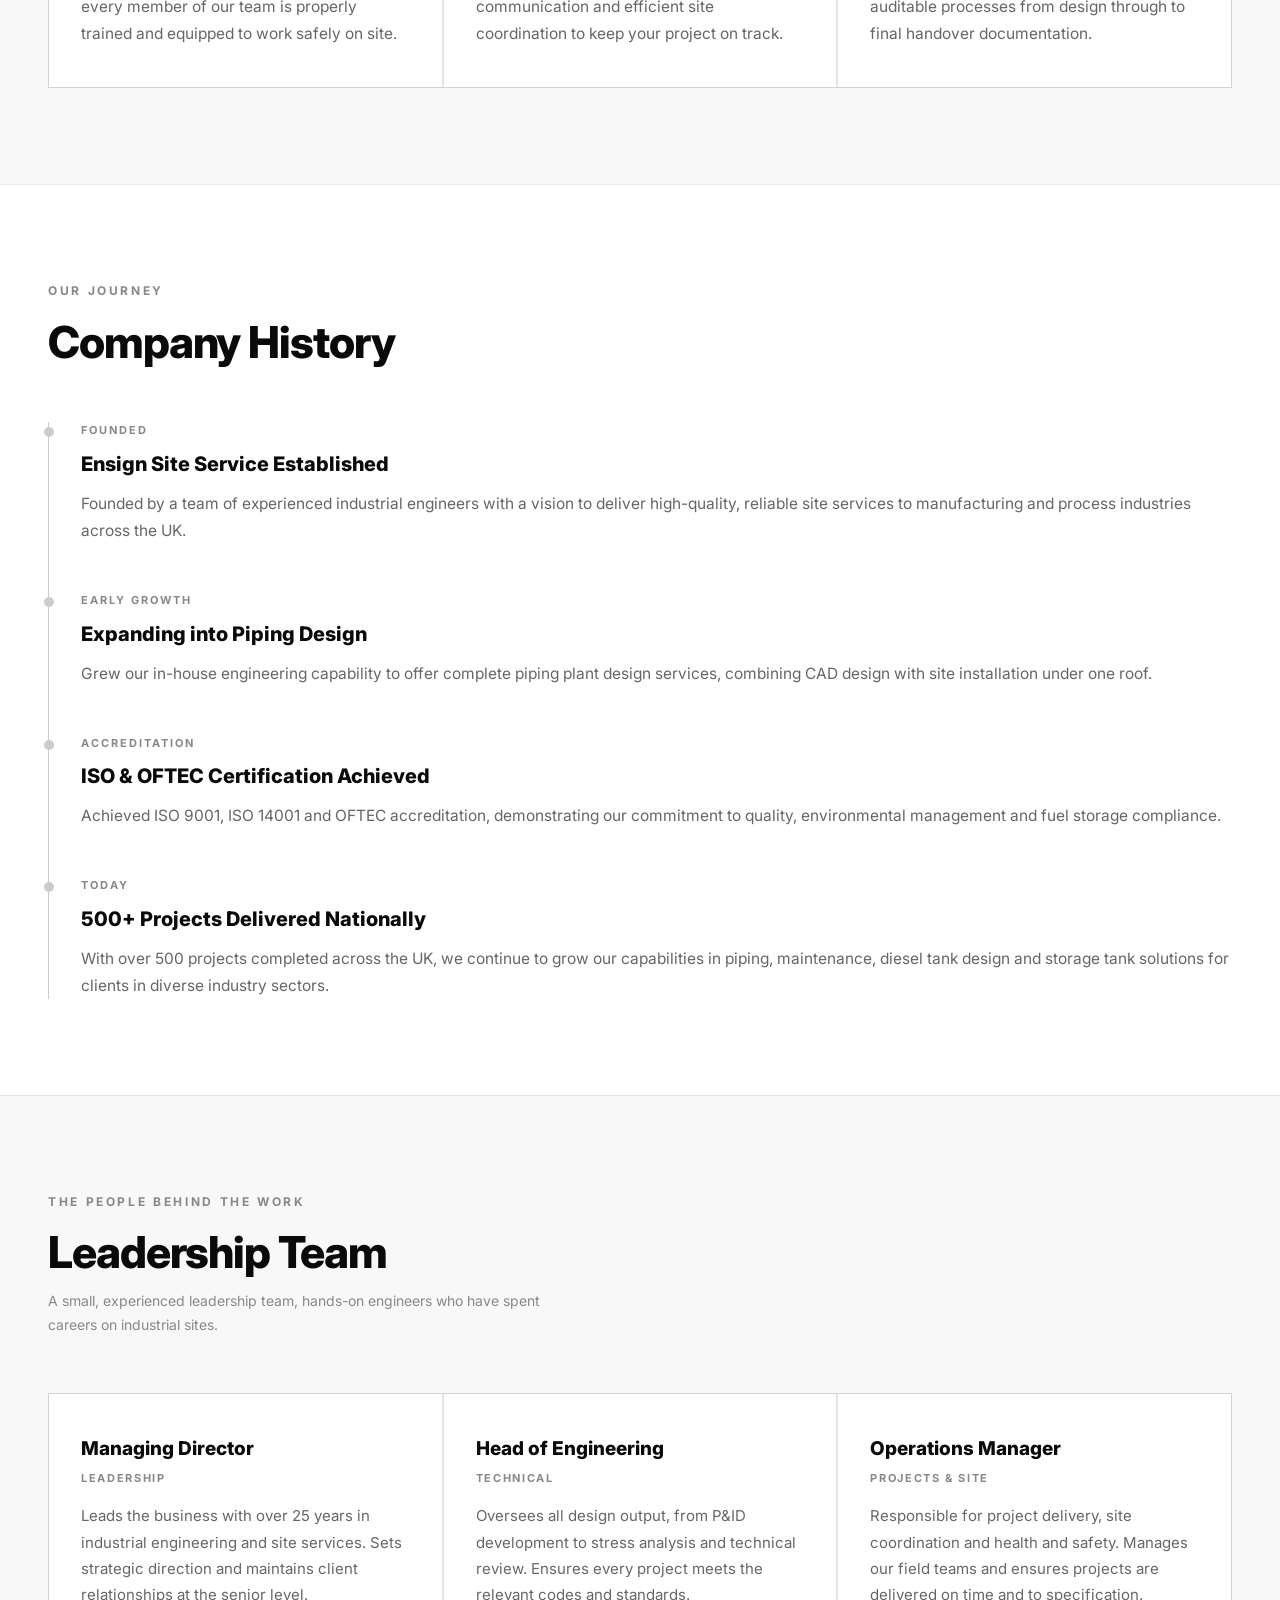
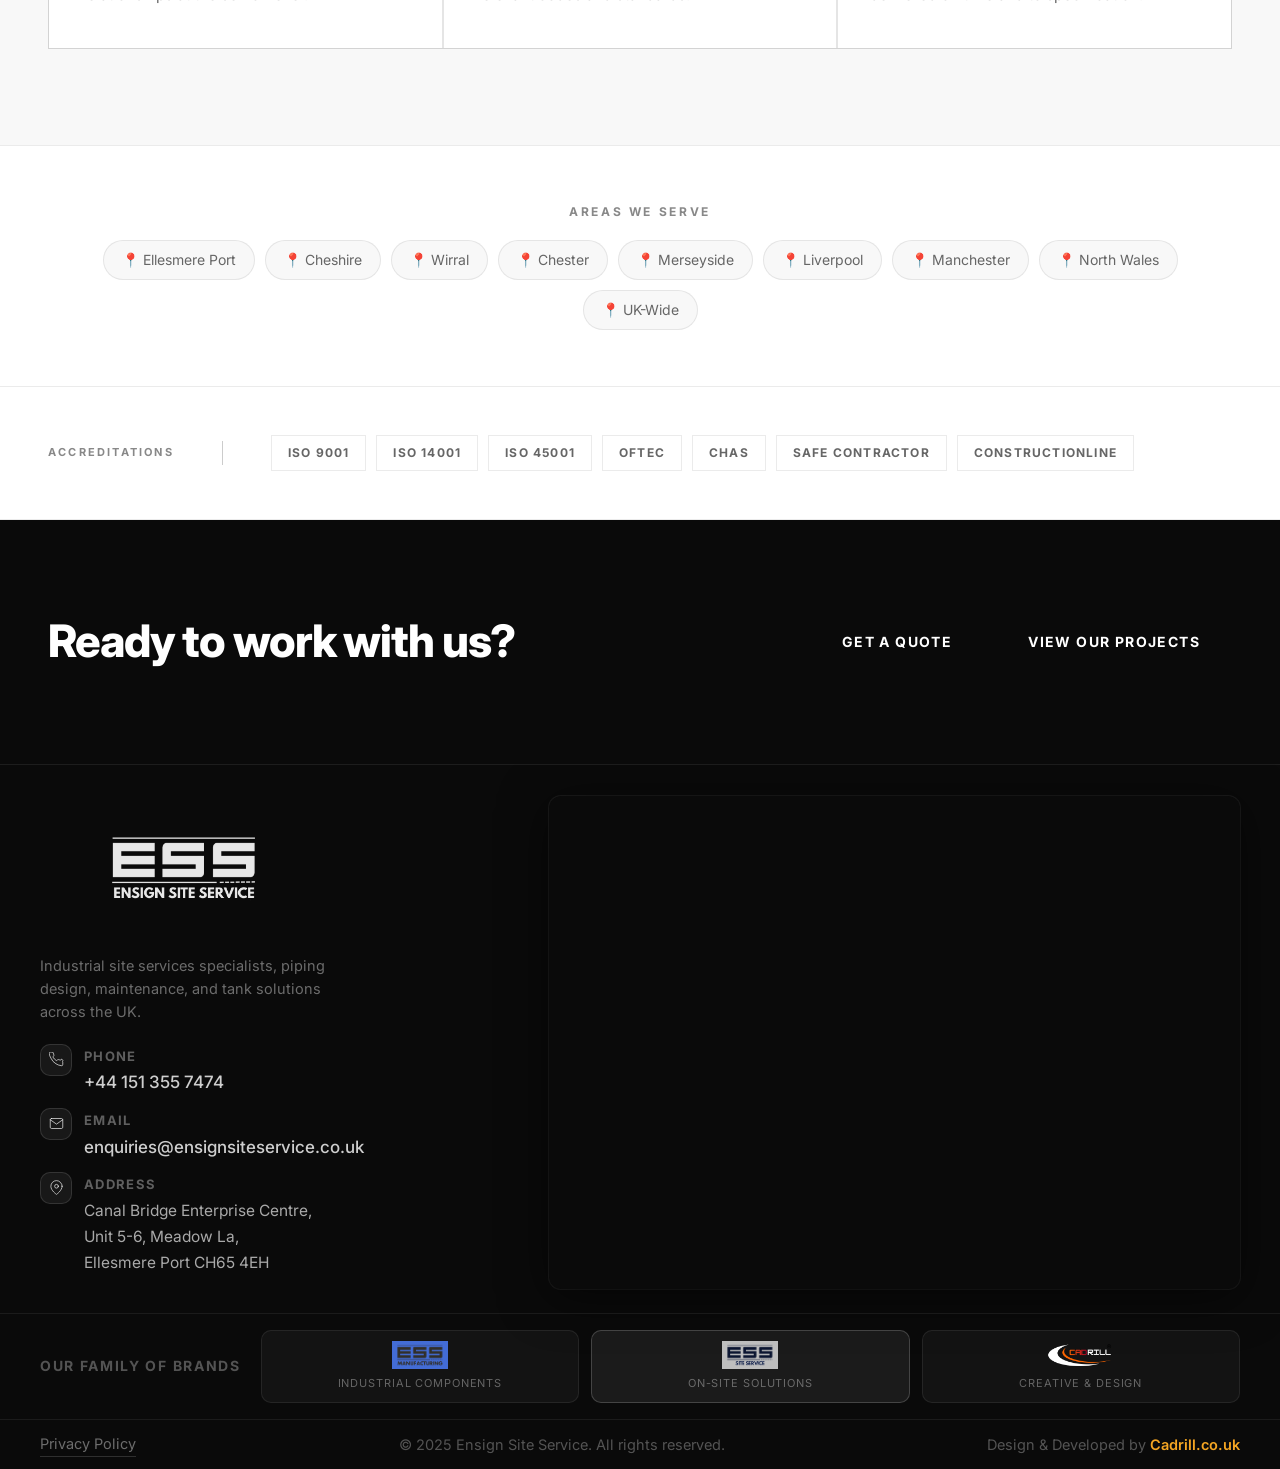
==== commit 640e331f: "Replace em-dashes with commas across all page text Co-Authored-By: Claude Sonnet 5 <noreply@anthropi" ====
--- a/about.html
+++ b/about.html
@@ -12,8 +12,8 @@
   </script>
   <meta charset="UTF-8" />
   <meta name="viewport" content="width=device-width, initial-scale=1.0" />
-  <title>About Us — Ensign Site Service</title>
-  <meta name="description" content="Learn about Ensign Site Service — over 20 years of industrial site services expertise in piping, maintenance and tank solutions across the UK." />
+  <title>About Us, Ensign Site Service</title>
+  <meta name="description" content="Learn about Ensign Site Service, over 20 years of industrial site services expertise in piping, maintenance and tank solutions across the UK." />
   <link rel="stylesheet" href="style.css" />
   <link rel="icon" type="image/png" href="LOGO/Icon.png" />
   <link href="https://fonts.googleapis.com/css2?family=Inter:wght@400;500;600;700;800&display=swap" rel="stylesheet" />
@@ -64,7 +64,7 @@
     <div class="container page-hero__inner">
       <span class="eyebrow">Our Story</span>
       <h1 class="page-hero__title">About Ensign Site Service</h1>
-      <p class="page-hero__sub">A trusted name in industrial site services — built on decades of engineering expertise, delivered by people who know the industry.</p>
+      <p class="page-hero__sub">A trusted name in industrial site services, built on decades of engineering expertise, delivered by people who know the industry.</p>
     </div>
   </section>
 
@@ -75,7 +75,7 @@
         <div>
           <span class="eyebrow">Who We Are</span>
           <h2 class="about-intro__title">Engineering Expertise You Can Rely On</h2>
-          <p class="about-intro__body">Ensign Site Service is a specialist industrial site services company with over two decades of experience. We work with clients across the UK to design, install and maintain critical industrial infrastructure — from complex pipework systems to fuel storage tanks.</p>
+          <p class="about-intro__body">Ensign Site Service is a specialist industrial site services company with over two decades of experience. We work with clients across the UK to design, install and maintain critical industrial infrastructure, from complex pipework systems to fuel storage tanks.</p>
           <p class="about-intro__body">Our team of engineers, designers and site technicians bring together deep technical knowledge and practical on-site experience. We pride ourselves on delivering to the highest standards of quality, safety and environmental responsibility.</p>
           <p class="about-intro__body">Based in the UK, we operate nationally and are accredited by leading industry bodies including ISO 9001, ISO 14001, ISO 45001 and OFTEC.</p>
         </div>
@@ -152,7 +152,7 @@
     <div class="container">
       <span class="eyebrow">The People Behind the Work</span>
       <h2 style="font-size:clamp(28px,3.5vw,44px); font-weight:800; color:var(--black); letter-spacing:-0.025em; margin-bottom:8px;">Leadership Team</h2>
-      <p style="font-size:14px; color:var(--grey-4); margin-top:12px; max-width:520px; line-height:1.7;">A small, experienced leadership team — hands-on engineers who have spent careers on industrial sites.</p>
+      <p style="font-size:14px; color:var(--grey-4); margin-top:12px; max-width:520px; line-height:1.7;">A small, experienced leadership team, hands-on engineers who have spent careers on industrial sites.</p>
       <div class="team-grid">
         <div class="team-card">
           <div class="team-card__name">Managing Director</div>
@@ -162,7 +162,7 @@
         <div class="team-card">
           <div class="team-card__name">Head of Engineering</div>
           <div class="team-card__role">Technical</div>
-          <div class="team-card__bio">Oversees all design output — from P&amp;ID development to stress analysis and technical review. Ensures every project meets the relevant codes and standards.</div>
+          <div class="team-card__bio">Oversees all design output, from P&amp;ID development to stress analysis and technical review. Ensures every project meets the relevant codes and standards.</div>
         </div>
         <div class="team-card">
           <div class="team-card__name">Operations Manager</div>
@@ -225,7 +225,7 @@
     <div class="footer__inner">
       <div class="footer__contact">
         <img src="LOGO/ENSIGN SITE SERVICE LOGO.png" class="footer__logo" alt="Ensign Site Service" />
-        <p class="footer__tagline">Industrial site services specialists — piping design, maintenance, and tank solutions across the UK.</p>
+        <p class="footer__tagline">Industrial site services specialists, piping design, maintenance, and tank solutions across the UK.</p>
         <a href="tel:+441513557474" class="footer__contact-item">
           <span class="footer__contact-icon">
             <svg viewBox="0 0 24 24" fill="none" width="15" height="15" stroke="currentColor" stroke-width="1.5" stroke-linecap="round" stroke-linejoin="round"><path d="M22 16.92v3a2 2 0 01-2.18 2 19.79 19.79 0 01-8.63-3.07A19.5 19.5 0 013.07 9.8 19.79 19.79 0 01.04 1.22 2 2 0 012 .04h3a2 2 0 012 1.72 12.84 12.84 0 00.7 2.81 2 2 0 01-.45 2.11L6.09 7.91a16 16 0 006 6l1.27-1.27a2 2 0 012.11-.45 12.84 12.84 0 002.81.7A2 2 0 0122 14.92z"/></svg>
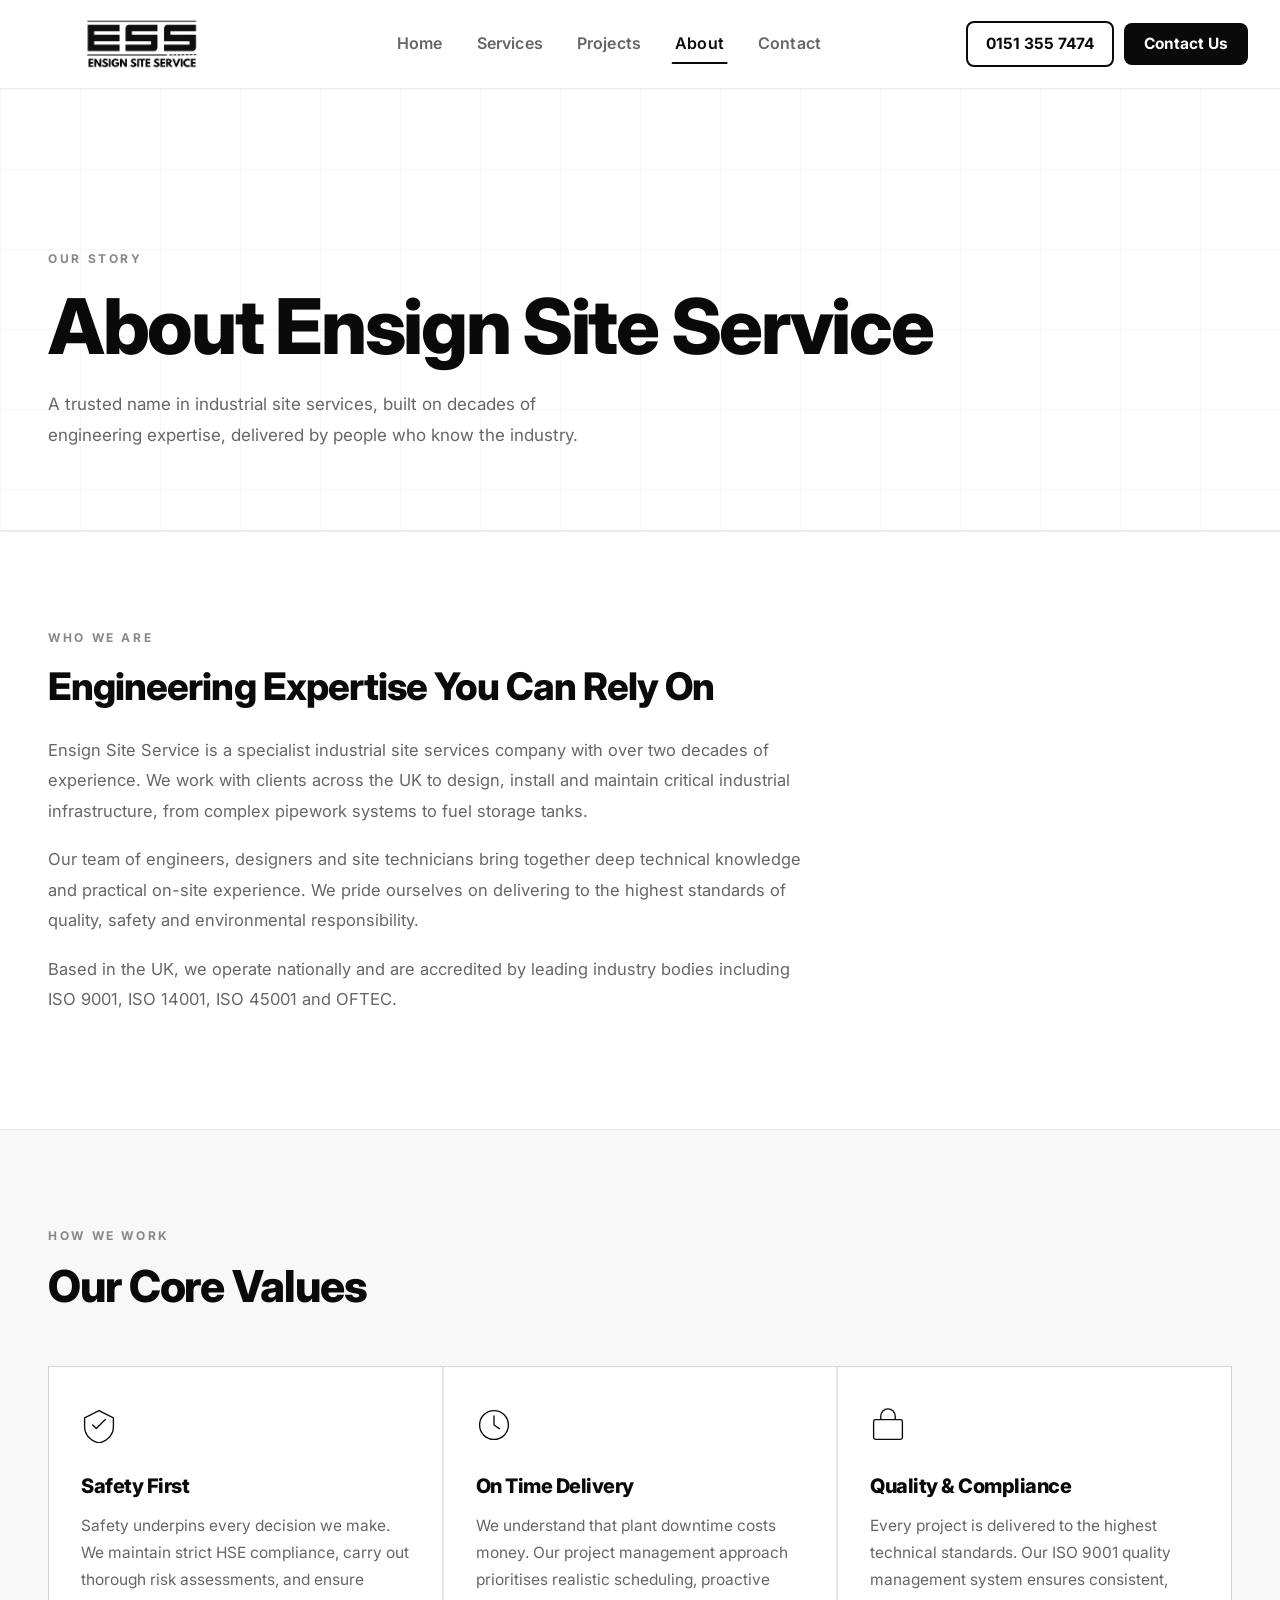
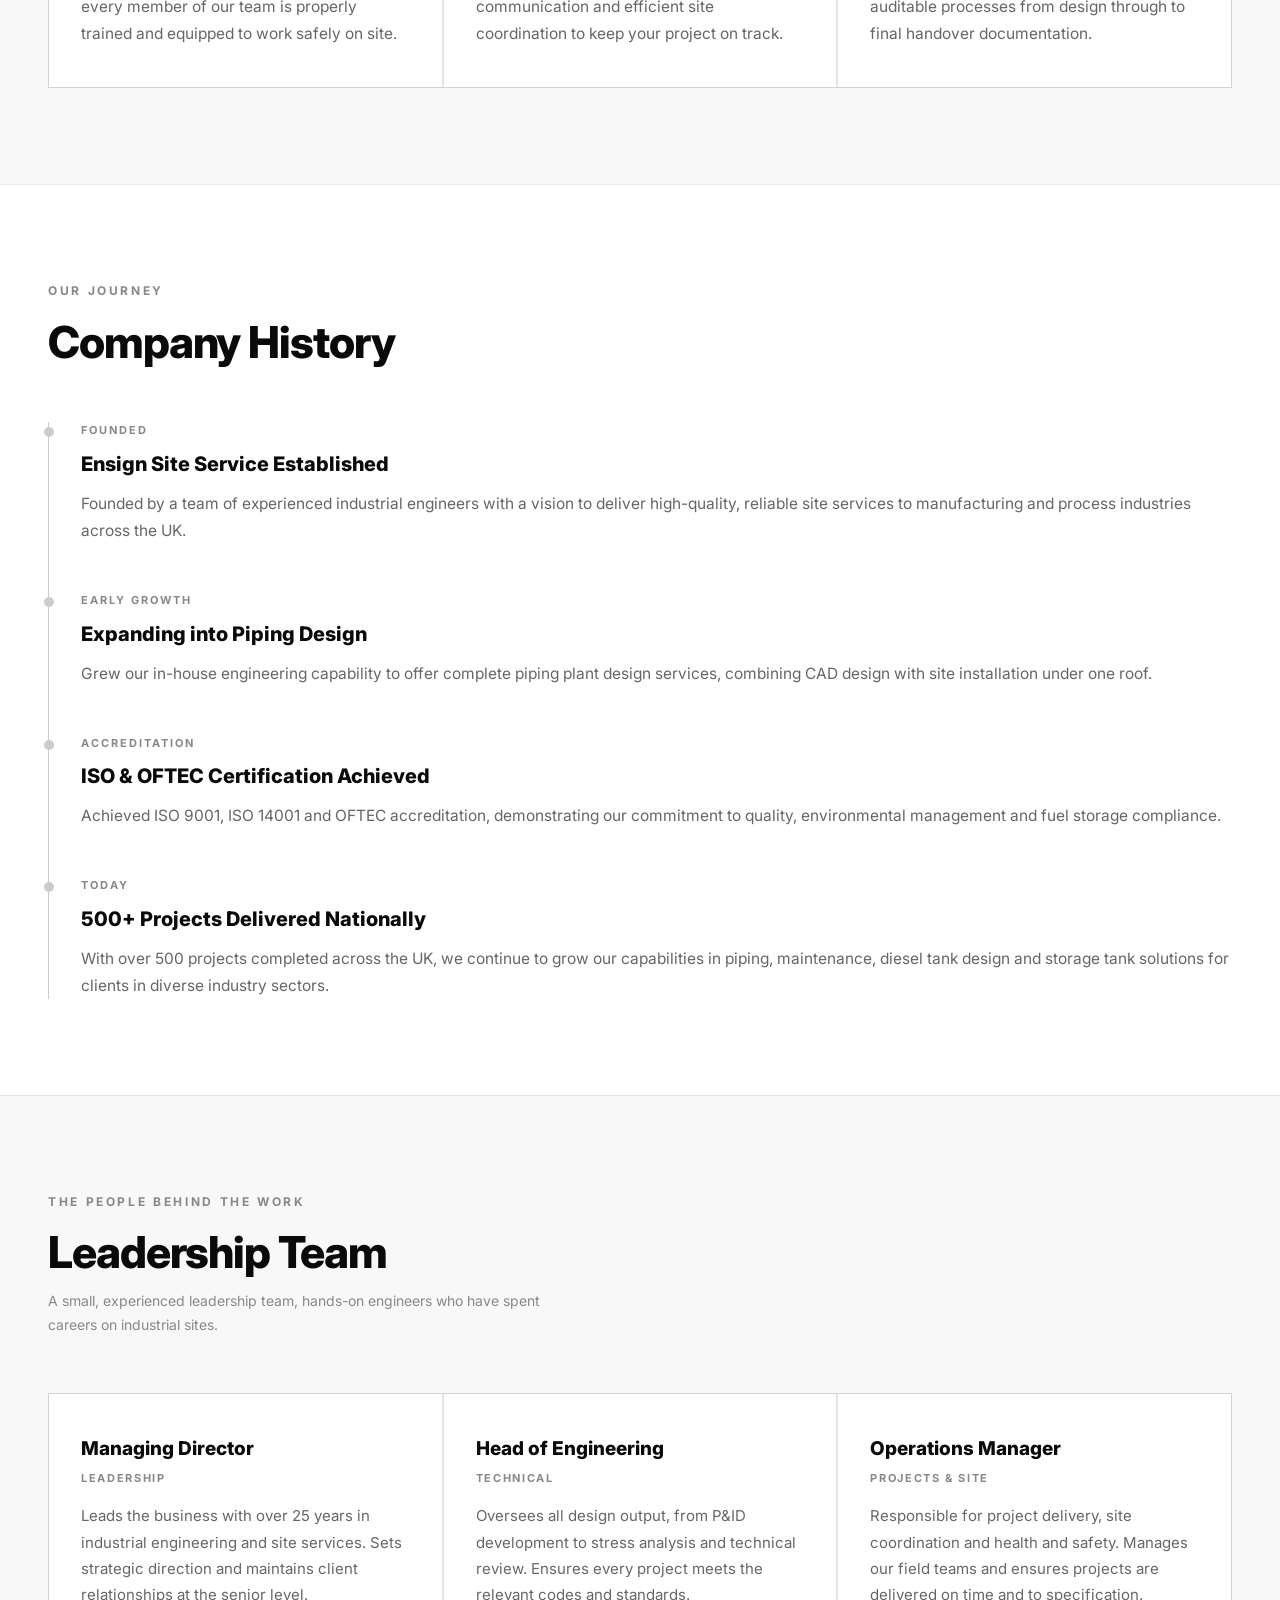
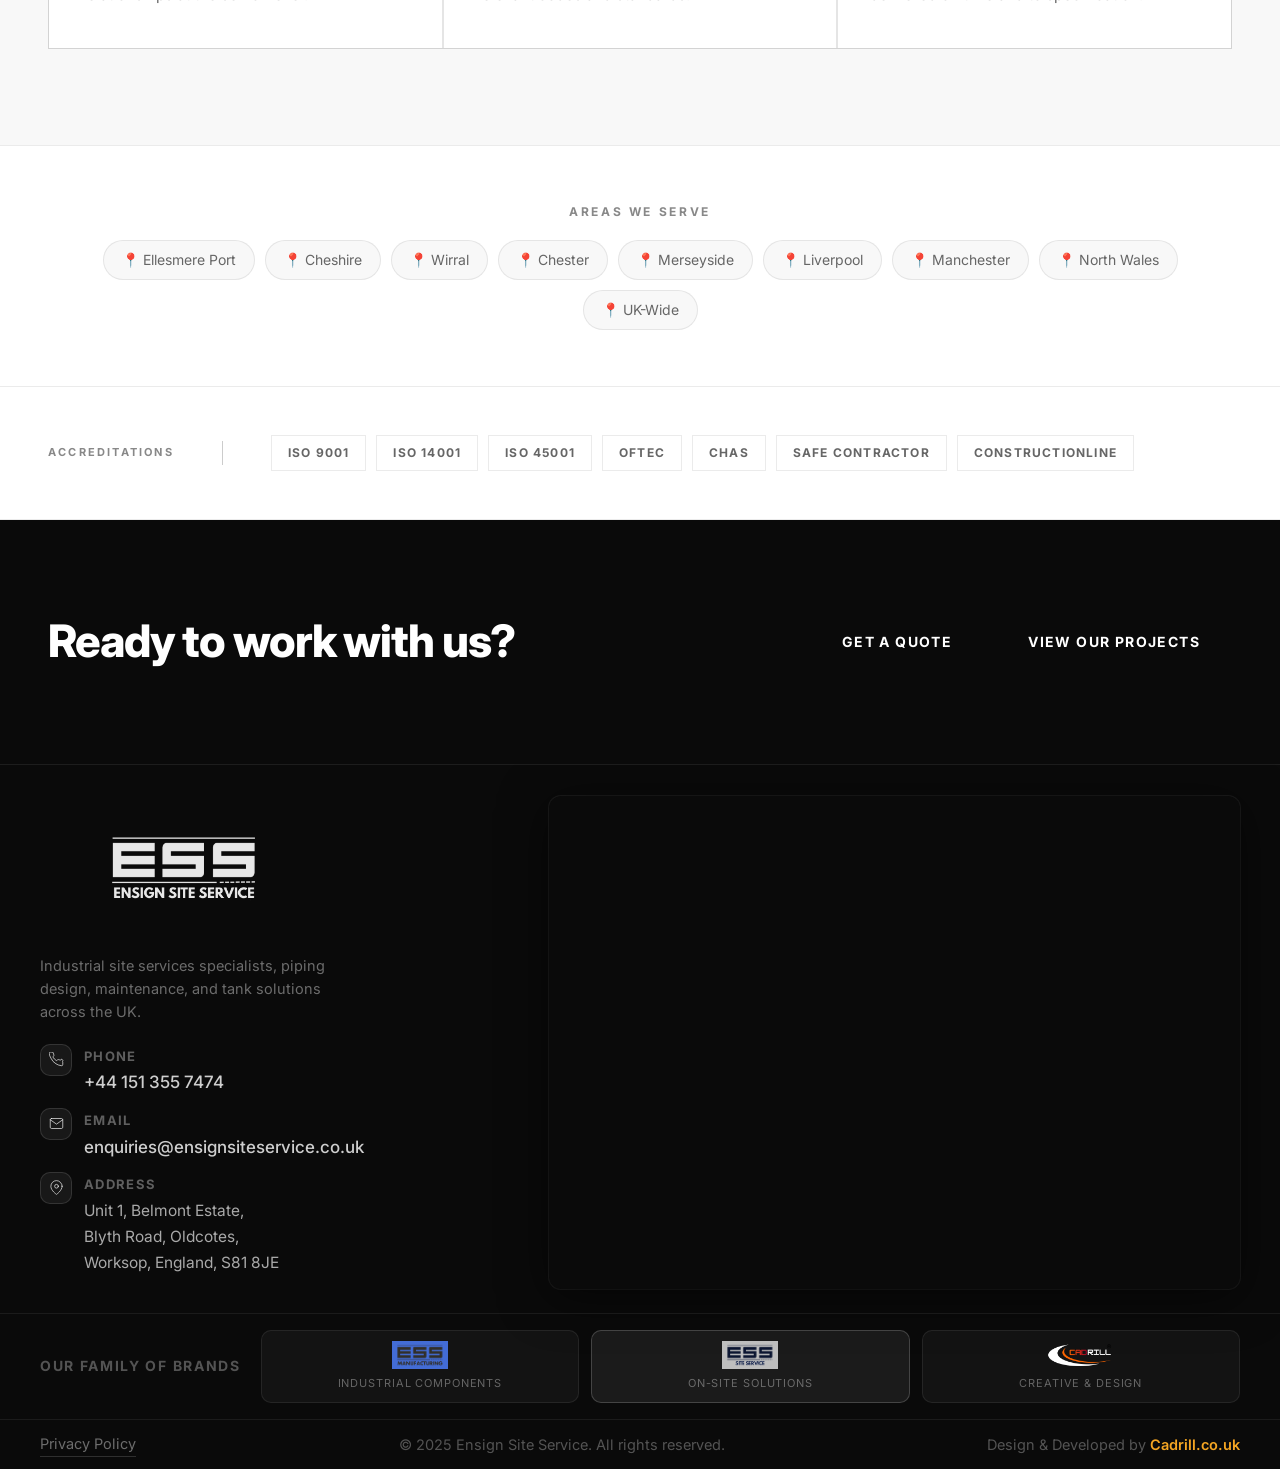
==== commit 3be11ef9: "Update business address to Unit 1, Belmont Estate, Oldcotes, Worksop Co-Authored-By: Claude Sonnet 5" ====
--- a/about.html
+++ b/about.html
@@ -250,7 +250,7 @@
           </span>
           <span class="footer__contact-text">
             <span class="footer__label">Address</span>
-            <address class="footer__address">Canal Bridge Enterprise Centre,<br />Unit 5-6, Meadow La,<br />Ellesmere Port CH65 4EH</address>
+            <address class="footer__address">Unit 1, Belmont Estate,<br />Blyth Road, Oldcotes,<br />Worksop, England, S81 8JE</address>
           </span>
         </div>
       </div>
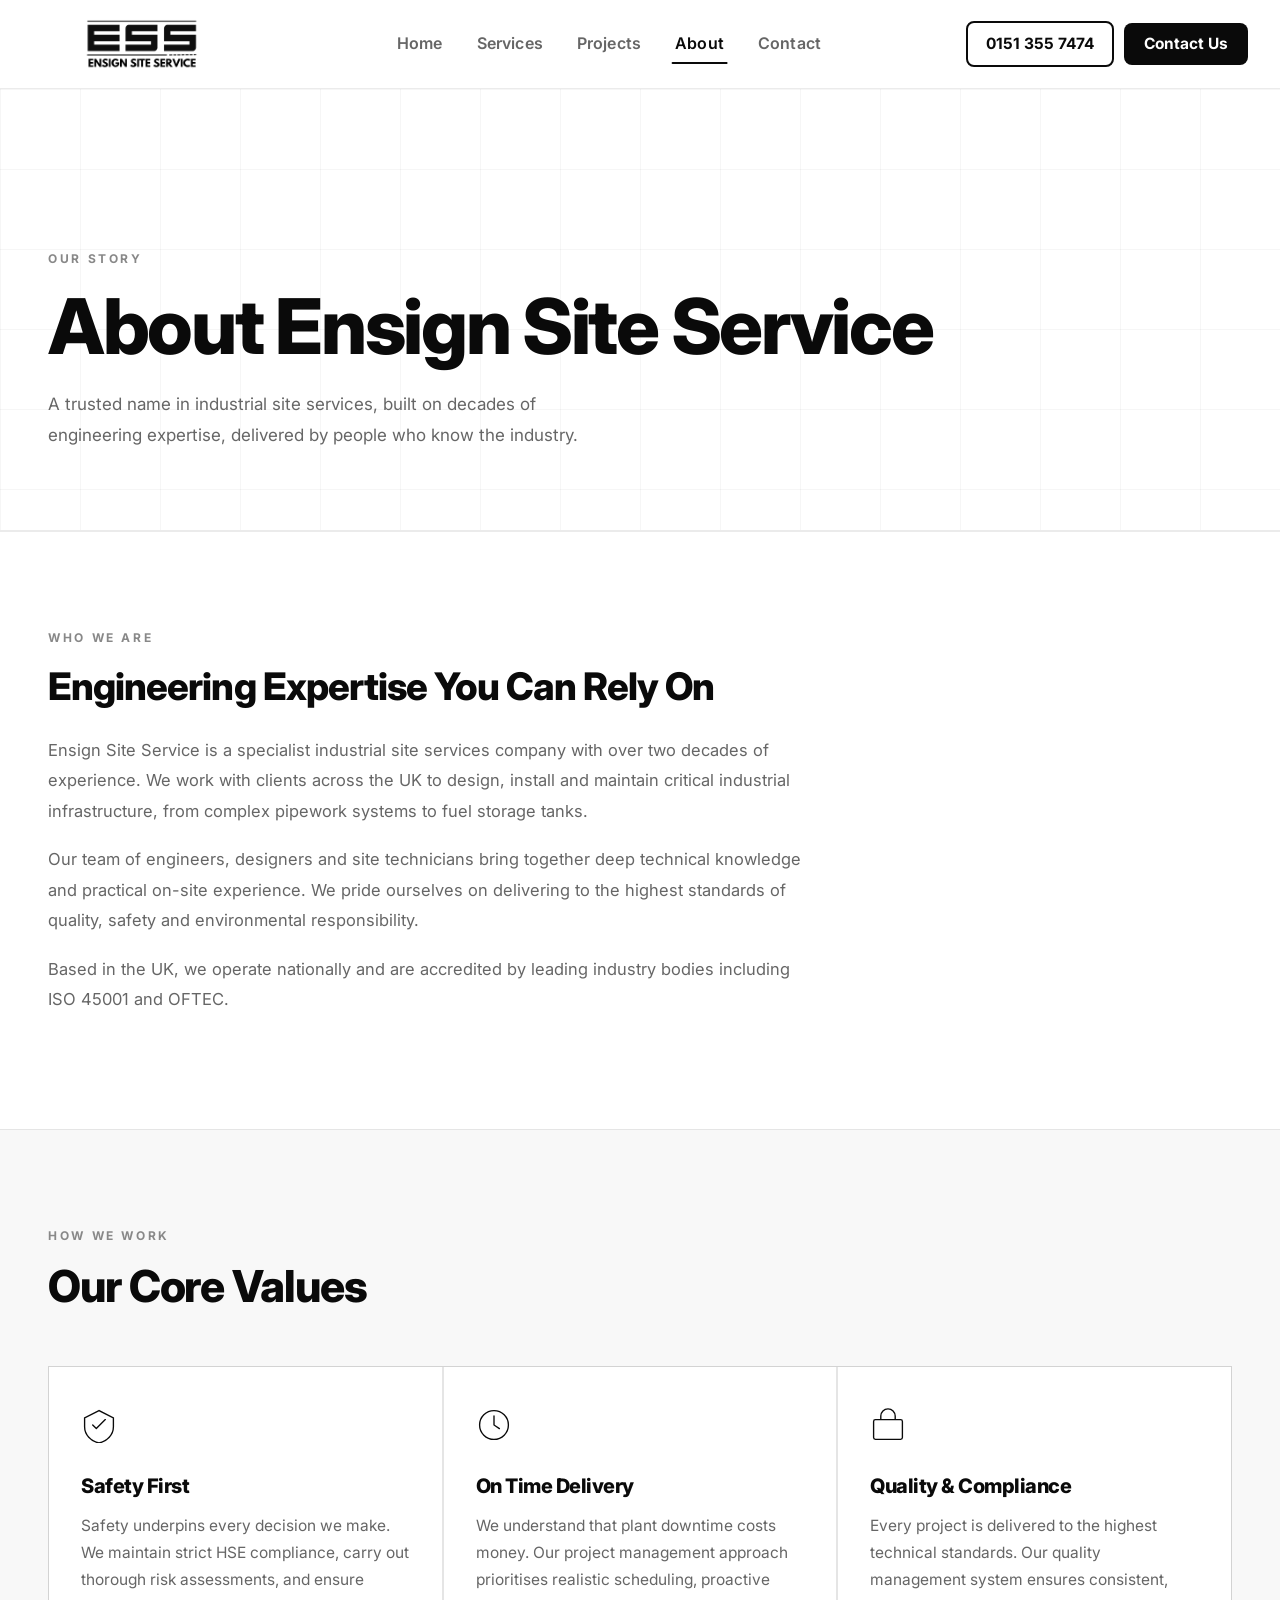
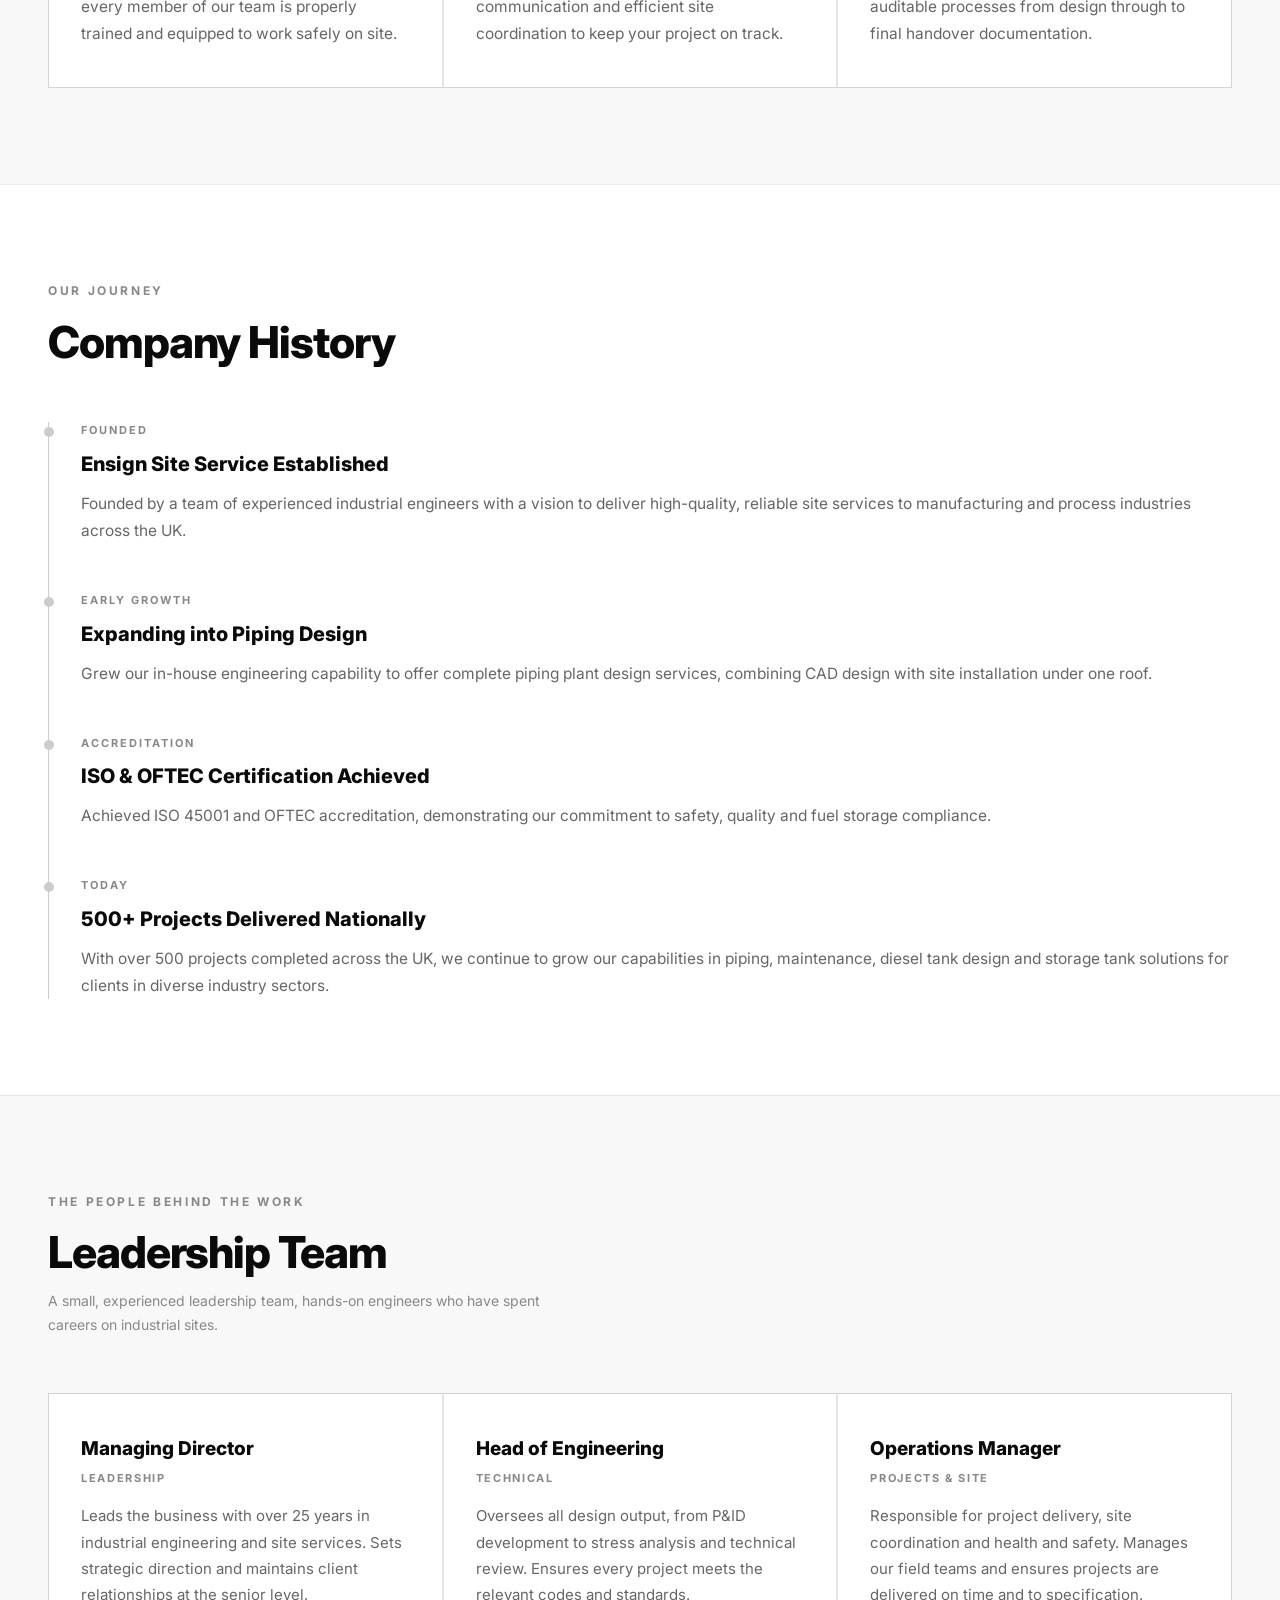
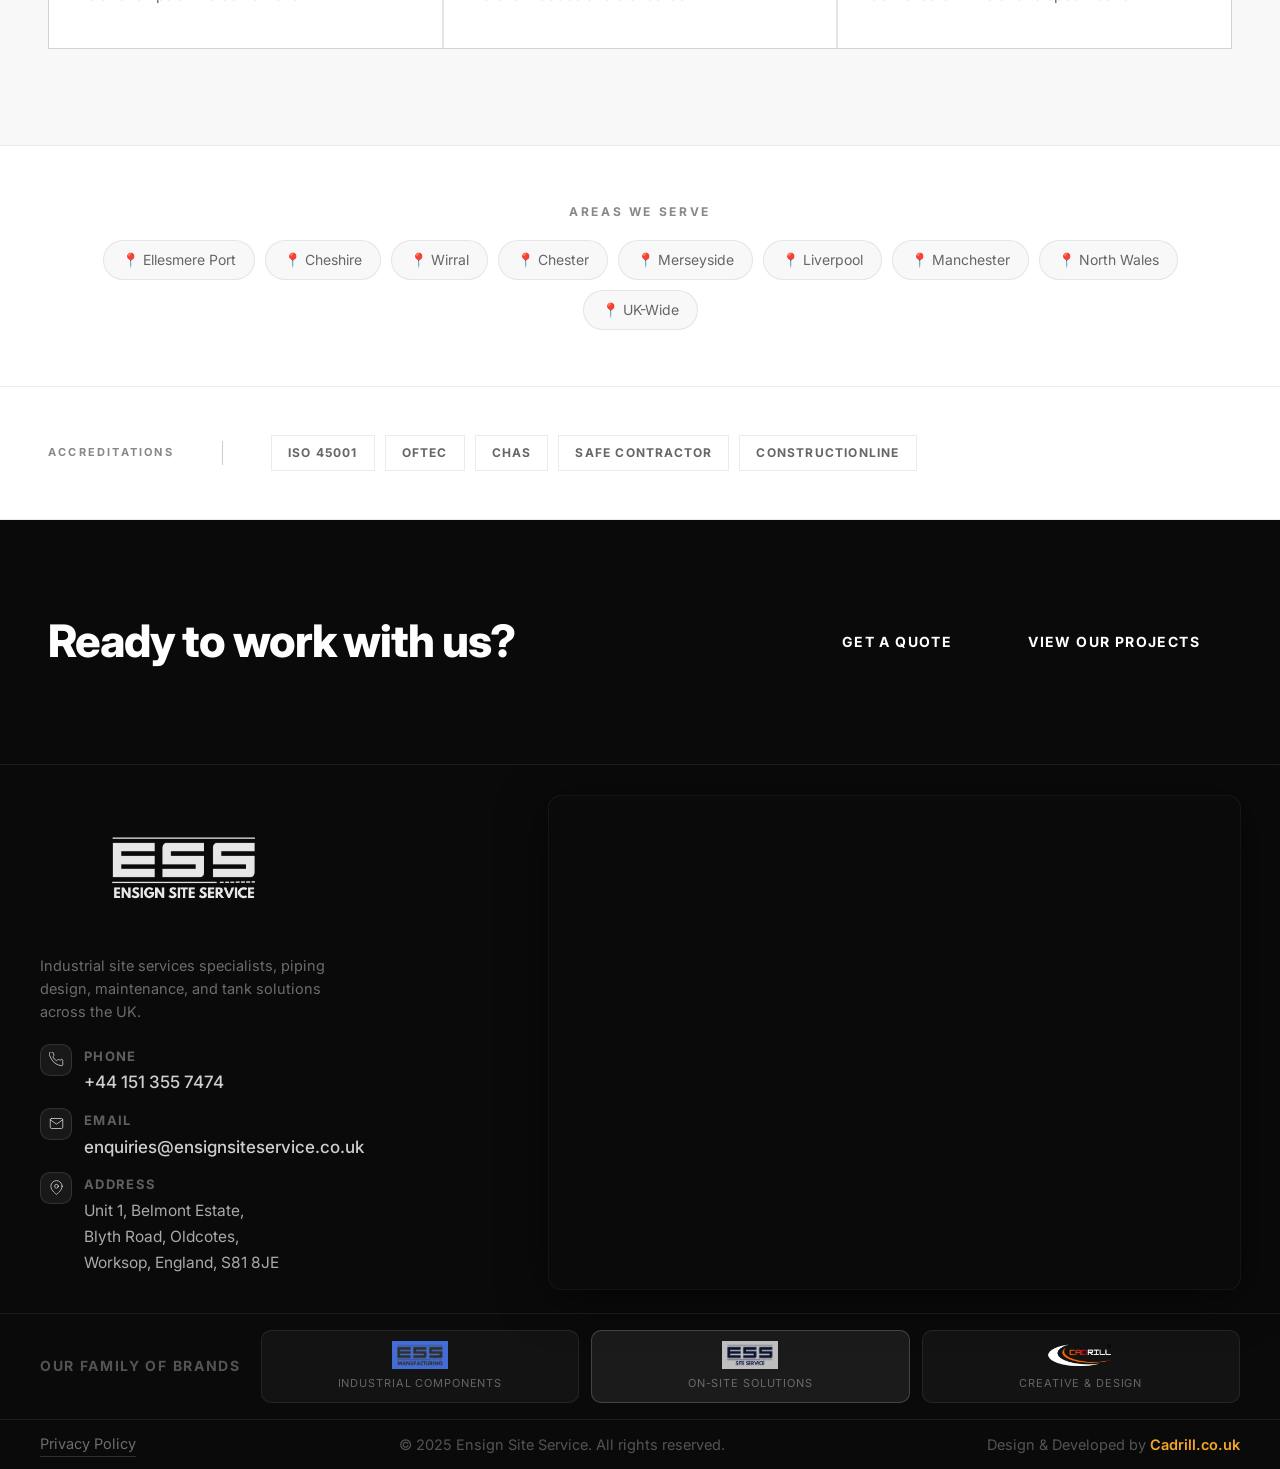
==== commit ac046a8a: "Remove ISO 9001 and ISO 14001 references across the site Co-Authored-By: Claude Sonnet 5 <noreply@an" ====
--- a/about.html
+++ b/about.html
@@ -77,7 +77,7 @@
           <h2 class="about-intro__title">Engineering Expertise You Can Rely On</h2>
           <p class="about-intro__body">Ensign Site Service is a specialist industrial site services company with over two decades of experience. We work with clients across the UK to design, install and maintain critical industrial infrastructure, from complex pipework systems to fuel storage tanks.</p>
           <p class="about-intro__body">Our team of engineers, designers and site technicians bring together deep technical knowledge and practical on-site experience. We pride ourselves on delivering to the highest standards of quality, safety and environmental responsibility.</p>
-          <p class="about-intro__body">Based in the UK, we operate nationally and are accredited by leading industry bodies including ISO 9001, ISO 14001, ISO 45001 and OFTEC.</p>
+          <p class="about-intro__body">Based in the UK, we operate nationally and are accredited by leading industry bodies including ISO 45001 and OFTEC.</p>
         </div>
       </div>
     </div>
@@ -111,7 +111,7 @@
             <path d="M12 14V10a8 8 0 1116 0v4" stroke="currentColor" stroke-width="1.5"/>
           </svg>
           <h3 class="value-card__title">Quality &amp; Compliance</h3>
-          <p class="value-card__body">Every project is delivered to the highest technical standards. Our ISO 9001 quality management system ensures consistent, auditable processes from design through to final handover documentation.</p>
+          <p class="value-card__body">Every project is delivered to the highest technical standards. Our quality management system ensures consistent, auditable processes from design through to final handover documentation.</p>
         </div>
       </div>
     </div>
@@ -136,7 +136,7 @@
         <div class="tl-item">
           <div class="tl-item__year">Accreditation</div>
           <div class="tl-item__title">ISO &amp; OFTEC Certification Achieved</div>
-          <div class="tl-item__body">Achieved ISO 9001, ISO 14001 and OFTEC accreditation, demonstrating our commitment to quality, environmental management and fuel storage compliance.</div>
+          <div class="tl-item__body">Achieved ISO 45001 and OFTEC accreditation, demonstrating our commitment to safety, quality and fuel storage compliance.</div>
         </div>
         <div class="tl-item">
           <div class="tl-item__year">Today</div>
@@ -197,8 +197,6 @@
         <span class="certs-strip__label">Accreditations</span>
         <div class="certs-strip__divider"></div>
         <div class="certs-strip__items">
-          <span class="cert-badge">ISO 9001</span>
-          <span class="cert-badge">ISO 14001</span>
           <span class="cert-badge">ISO 45001</span>
           <span class="cert-badge">OFTEC</span>
           <span class="cert-badge">CHAS</span>
